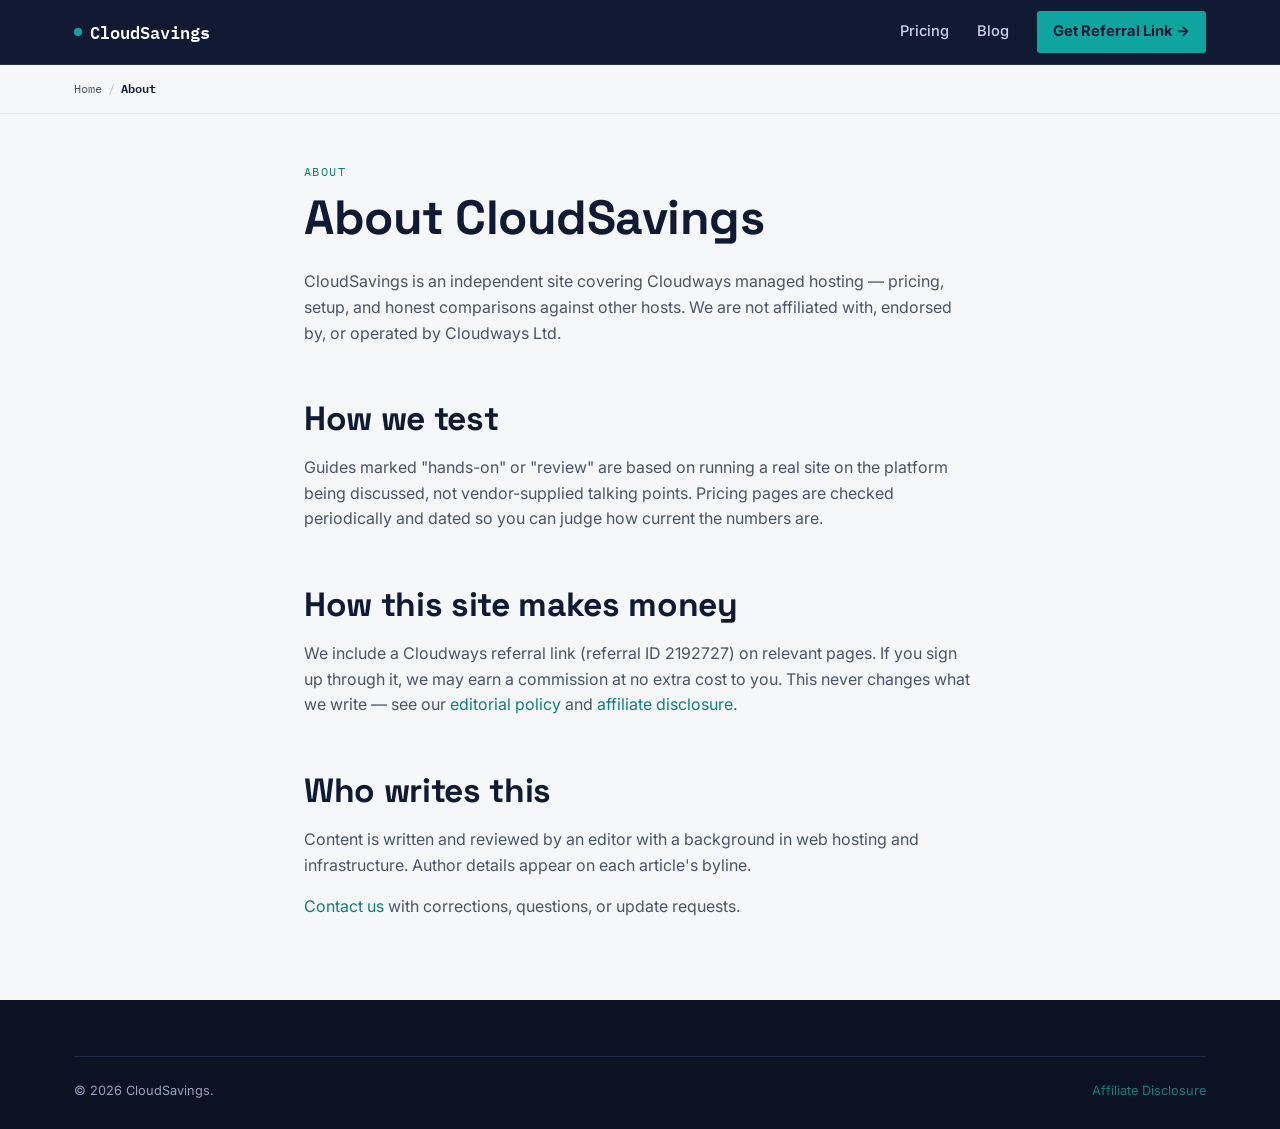
==== about/index.html @ 73b21d07 "go" ====
<!DOCTYPE html>
<html lang="en">
<head>
<meta charset="UTF-8">
<meta name="viewport" content="width=device-width, initial-scale=1.0">
<title>About CloudSavings</title>
<meta name="description" content="Who runs CloudSavings, how we test Cloudways, and how our referral link works.">
<link rel="canonical" href="https://example.com/about/">
<link rel="icon" href="/assets/img/favicon.svg" type="image/svg+xml">
<link rel="stylesheet" href="/assets/css/style.css">
<link href="https://fonts.googleapis.com/css2?family=Space+Grotesk:wght@500;700&family=Inter:wght@400;500;600;700&family=IBM+Plex+Mono:wght@400;600&display=swap" rel="stylesheet">
</head>
<body>
<a class="skip-link" href="#main">Skip to content</a>
<header class="site-header"><div class="container">
  <a class="logo" href="/"><span class="dot"></span>CloudSavings</a>
  <nav class="primary-nav" aria-label="Primary"><a href="/cloudways/pricing/">Pricing</a><a href="/blog/">Blog</a><a class="nav-cta" href="https://www.cloudways.com/en/?id=2192727" rel="sponsored noopener" target="_blank">Get Referral Link →</a></nav>
  <button class="nav-toggle" aria-expanded="false" aria-controls="mobile-menu">Menu</button>
</div><nav class="mobile-nav" id="mobile-menu" aria-label="Mobile"><a href="/blog/">Blog</a></nav></header>
<div class="breadcrumbs"><div class="container"><a href="/">Home</a><span class="sep">/</span><span aria-current="page">About</span></div></div>
<main id="main"><section style="padding-top:48px;"><div class="container article-body">
  <span class="eyebrow">About</span>
  <h1 class="mt-0">About CloudSavings</h1>
  <p>CloudSavings is an independent site covering Cloudways managed hosting — pricing, setup, and honest comparisons against other hosts. We are not affiliated with, endorsed by, or operated by Cloudways Ltd.</p>
  <h2>How we test</h2>
  <p>Guides marked "hands-on" or "review" are based on running a real site on the platform being discussed, not vendor-supplied talking points. Pricing pages are checked periodically and dated so you can judge how current the numbers are.</p>
  <h2>How this site makes money</h2>
  <p>We include a Cloudways referral link (referral ID 2192727) on relevant pages. If you sign up through it, we may earn a commission at no extra cost to you. This never changes what we write — see our <a href="/editorial-policy/">editorial policy</a> and <a href="/affiliate-disclosure/">affiliate disclosure</a>.</p>
  <h2>Who writes this</h2>
  <p>Content is written and reviewed by an editor with a background in web hosting and infrastructure. Author details appear on each article's byline.</p>
  <p><a href="/contact/">Contact us</a> with corrections, questions, or update requests.</p>
</div></section></main>
<footer class="site-footer"><div class="container"><div class="footer-bottom"><span>&copy; 2026 CloudSavings.</span><a href="/affiliate-disclosure/">Affiliate Disclosure</a></div></div></footer>
<script src="/assets/js/main.js"></script>
</body></html>
---- assets/css/style.css ----
/* =========================================================
   DESIGN TOKENS — "Console" system
   Subject: managed cloud hosting. The page borrows the
   vocabulary of a server dashboard — hairline rules, mono
   figures for anything measurable (price, specs, savings),
   a geometric display face for headings, restrained color.
   ========================================================= */
:root {
  /* color */
  --bg: #f6f7f9;
  --surface: #ffffff;
  --ink: #10182b;
  --ink-soft: #4a5468;
  --navy: #101a33;
  --navy-soft: #1c2947;
  --teal: #0ea5a0;
  --teal-dark: #0b7f7b;
  --amber: #f5a524;
  --amber-ink: #6b4400;
  --line: #e3e6ec;
  --line-dark: #2a3554;
  --danger: #d64545;

  /* type */
  --font-display: "Space Grotesk", "Inter", system-ui, sans-serif;
  --font-body: "Inter", system-ui, -apple-system, sans-serif;
  --font-mono: "IBM Plex Mono", "SFMono-Regular", Consolas, monospace;

  /* scale */
  --radius: 3px;
  --max: 1180px;
}

* { box-sizing: border-box; }
html { scroll-behavior: smooth; }
body {
  margin: 0;
  background: var(--bg);
  color: var(--ink);
  font-family: var(--font-body);
  font-size: 16px;
  line-height: 1.6;
  -webkit-font-smoothing: antialiased;
}
img { max-width: 100%; display: block; }
a { color: var(--teal-dark); text-decoration: none; }
a:hover { text-decoration: underline; }
h1, h2, h3, h4 {
  font-family: var(--font-display);
  color: var(--navy);
  line-height: 1.15;
  margin: 0 0 0.5em;
  letter-spacing: -0.01em;
}
h1 { font-size: clamp(2rem, 4vw, 3rem); }
h2 { font-size: clamp(1.5rem, 3vw, 2.1rem); }
h3 { font-size: 1.25rem; }
p { margin: 0 0 1em; color: var(--ink-soft); }
.container { max-width: var(--max); margin: 0 auto; padding: 0 24px; }
.eyebrow {
  font-family: var(--font-mono);
  font-size: 0.75rem;
  text-transform: uppercase;
  letter-spacing: 0.12em;
  color: var(--teal-dark);
  display: block;
  margin-bottom: 0.75em;
}
.mono { font-family: var(--font-mono); }

/* skip link / focus */
.skip-link {
  position: absolute; left: -999px; top: 0;
  background: var(--navy); color: #fff; padding: 10px 16px; z-index: 100;
}
.skip-link:focus { left: 8px; top: 8px; }
a:focus-visible, button:focus-visible, summary:focus-visible {
  outline: 3px solid var(--teal); outline-offset: 2px;
}

/* =========================== HEADER =========================== */
.site-header {
  background: var(--navy);
  border-bottom: 1px solid var(--line-dark);
  position: sticky; top: 0; z-index: 50;
}
.site-header .container {
  display: flex; align-items: center; justify-content: space-between;
  height: 64px;
}
.logo {
  font-family: var(--font-mono);
  color: #fff; font-weight: 600; font-size: 1.05rem;
  display: flex; align-items: center; gap: 8px;
}
.logo .dot { width: 8px; height: 8px; background: var(--teal); border-radius: 50%; display: inline-block; }
.logo:hover { text-decoration: none; }
nav.primary-nav { display: none; gap: 28px; align-items: center; }
nav.primary-nav a {
  color: #cbd3e6; font-size: 0.92rem; font-weight: 500;
}
nav.primary-nav a:hover { color: #fff; text-decoration: none; }
.nav-cta {
  background: var(--teal); color: var(--navy) !important;
  padding: 9px 16px; border-radius: var(--radius); font-weight: 700 !important;
}
.nav-cta:hover { background: #12c4bd; text-decoration: none !important; }
.nav-toggle {
  background: none; border: 1px solid var(--line-dark); color: #fff;
  padding: 8px 12px; border-radius: var(--radius); font-family: var(--font-mono);
}
@media (min-width: 900px) {
  nav.primary-nav { display: flex; }
  .nav-toggle { display: none; }
}
nav.mobile-nav {
  display: none; flex-direction: column; background: var(--navy-soft);
  border-bottom: 1px solid var(--line-dark);
}
nav.mobile-nav.open { display: flex; }
nav.mobile-nav a {
  color: #cbd3e6; padding: 14px 24px; border-top: 1px solid var(--line-dark);
}

/* =========================== BREADCRUMBS =========================== */
.breadcrumbs {
  font-family: var(--font-mono); font-size: 0.78rem; color: var(--ink-soft);
  padding: 14px 0; border-bottom: 1px solid var(--line);
}
.breadcrumbs a { color: var(--ink-soft); }
.breadcrumbs .sep { margin: 0 6px; color: #b7bdca; }
.breadcrumbs [aria-current] { color: var(--navy); font-weight: 600; }

/* =========================== HERO =========================== */
.hero {
  background: var(--navy);
  color: #fff;
  padding: 72px 0 64px;
  position: relative;
  overflow: hidden;
}
.hero::after {
  content: "";
  position: absolute; inset: 0;
  background-image: linear-gradient(var(--line-dark) 1px, transparent 1px),
                     linear-gradient(90deg, var(--line-dark) 1px, transparent 1px);
  background-size: 42px 42px;
  opacity: 0.25;
  pointer-events: none;
}
.hero .container { position: relative; }
.hero h1 { color: #fff; max-width: 20ch; }
.hero .lede { color: #b9c1d9; font-size: 1.15rem; max-width: 56ch; }
.hero-actions { display: flex; gap: 14px; flex-wrap: wrap; margin-top: 28px; }

/* =========================== BUTTONS =========================== */
.btn {
  display: inline-flex; align-items: center; gap: 8px;
  font-weight: 700; font-size: 0.95rem;
  padding: 13px 22px; border-radius: var(--radius);
  border: 1px solid transparent;
}
.btn-primary { background: var(--teal); color: var(--navy); }
.btn-primary:hover { background: #12c4bd; text-decoration: none; }
.btn-ghost { background: transparent; color: #fff; border-color: var(--line-dark); }
.btn-ghost:hover { border-color: #fff; text-decoration: none; }
.btn-amber { background: var(--amber); color: var(--amber-ink); }
.btn-amber:hover { background: #ffb444; text-decoration: none; }

/* =========================== TERMINAL / PROMO CODE BOX =========================== */
/* Signature element: coupon presented as a server console readout,
   not a bubbly "% OFF" sticker — matches the hosting/infra subject. */
.console {
  background: #0b1224;
  border: 1px solid var(--line-dark);
  border-radius: var(--radius);
  font-family: var(--font-mono);
  color: #d7ecff;
  max-width: 460px;
  box-shadow: 0 20px 40px -20px rgba(0,0,0,0.5);
}
.console-bar {
  display: flex; gap: 6px; padding: 10px 14px;
  border-bottom: 1px solid var(--line-dark);
}
.console-bar span { width: 9px; height: 9px; border-radius: 50%; background: #46516f; }
.console-body { padding: 20px; font-size: 0.92rem; }
.console-line { color: #7fe0d6; }
.console-code {
  display: flex; align-items: center; justify-content: space-between;
  background: #101a33; border: 1px dashed var(--teal);
  padding: 12px 14px; margin: 12px 0; border-radius: var(--radius);
}
.console-code strong { color: #fff; font-size: 1.1rem; letter-spacing: 0.05em; }
.copy-btn {
  background: var(--teal); color: var(--navy); border: none;
  padding: 6px 12px; border-radius: var(--radius); font-family: var(--font-mono);
  font-size: 0.78rem; font-weight: 700; cursor: pointer;
}
.copy-btn:hover { background: #12c4bd; }
.console-note { color: #8b96b3; font-size: 0.78rem; margin-top: 10px; }

/* =========================== SECTIONS / GRID =========================== */
section { padding: 64px 0; }
section.alt { background: var(--surface); border-top: 1px solid var(--line); border-bottom: 1px solid var(--line); }
.section-head { max-width: 640px; margin-bottom: 40px; }
.grid { display: grid; gap: 24px; }
.grid-3 { grid-template-columns: repeat(1, 1fr); }
.grid-4 { grid-template-columns: repeat(1, 1fr); }
@media (min-width: 700px) { .grid-3 { grid-template-columns: repeat(3, 1fr); } .grid-4 { grid-template-columns: repeat(2, 1fr); } }
@media (min-width: 1000px) { .grid-4 { grid-template-columns: repeat(4, 1fr); } }

.card {
  background: var(--surface);
  border: 1px solid var(--line);
  border-radius: var(--radius);
  padding: 24px;
}
.card .num {
  font-family: var(--font-mono); color: var(--teal-dark);
  font-size: 0.78rem; letter-spacing: 0.08em; display: block; margin-bottom: 10px;
}

/* =========================== PRICING TABLE =========================== */
.pricing-table { width: 100%; border-collapse: collapse; background: var(--surface); border: 1px solid var(--line); }
.pricing-table th, .pricing-table td { text-align: left; padding: 14px 16px; border-bottom: 1px solid var(--line); font-size: 0.92rem; }
.pricing-table thead th { background: var(--navy); color: #fff; font-family: var(--font-mono); font-weight: 600; font-size: 0.8rem; text-transform: uppercase; letter-spacing: 0.05em; }
.pricing-table td.price, .pricing-table th.price { font-family: var(--font-mono); }
.pricing-table tbody tr:last-child td { border-bottom: none; }
.table-wrap { overflow-x: auto; }

/* =========================== COMPARISON TABLE =========================== */
.vs-table { width: 100%; border-collapse: collapse; background: var(--surface); border: 1px solid var(--line); }
.vs-table th, .vs-table td { padding: 14px 16px; border-bottom: 1px solid var(--line); font-size: 0.92rem; vertical-align: top; }
.vs-table thead th { font-family: var(--font-mono); font-size: 0.85rem; }
.vs-table thead th.brand-a { background: var(--navy); color: #fff; }
.vs-table thead th.brand-b { background: #eef1f6; color: var(--navy); }
.vs-table tbody tr:nth-child(even) td { background: #fafbfc; }
.check { color: var(--teal-dark); font-weight: 700; }
.cross { color: var(--danger); font-weight: 700; }

/* =========================== FAQ =========================== */
.faq-item { border-bottom: 1px solid var(--line); }
.faq-item summary {
  cursor: pointer; padding: 18px 0; font-weight: 700; color: var(--navy);
  display: flex; justify-content: space-between; align-items: center;
  list-style: none;
}
.faq-item summary::-webkit-details-marker { display: none; }
.faq-item summary::after { content: "+"; font-family: var(--font-mono); font-size: 1.3rem; color: var(--teal-dark); }
.faq-item[open] summary::after { content: "\2212"; }
.faq-item p { padding-bottom: 18px; margin: 0; }

/* =========================== TAGS / TRUST =========================== */
.tag {
  display: inline-block; font-family: var(--font-mono); font-size: 0.72rem;
  padding: 3px 9px; border: 1px solid var(--line); border-radius: 999px;
  color: var(--ink-soft); margin: 0 6px 6px 0;
}
.trust-strip { display: flex; flex-wrap: wrap; gap: 28px; align-items: center; padding: 28px 0; border-top: 1px solid var(--line); border-bottom: 1px solid var(--line); }
.trust-strip .item { font-size: 0.85rem; color: var(--ink-soft); display: flex; gap: 8px; align-items: center; }
.disclosure-banner {
  background: #fff7e6; border: 1px solid #f2d9a0; color: #6b4400;
  padding: 12px 16px; font-size: 0.85rem; border-radius: var(--radius); margin-bottom: 28px;
}
.disclosure-banner a { color: #6b4400; text-decoration: underline; }

/* =========================== PROS / CONS =========================== */
.proscons { display: grid; gap: 20px; grid-template-columns: 1fr; }
@media (min-width: 700px) { .proscons { grid-template-columns: 1fr 1fr; } }
.proscons .box { border: 1px solid var(--line); border-radius: var(--radius); padding: 20px; background: var(--surface); }
.proscons .box.pros { border-top: 3px solid var(--teal); }
.proscons .box.cons { border-top: 3px solid var(--danger); }
.proscons ul { margin: 0; padding-left: 1.1em; color: var(--ink-soft); }
.proscons li { margin-bottom: 8px; }

/* =========================== ARTICLE / BLOG =========================== */
.article-meta { font-family: var(--font-mono); font-size: 0.78rem; color: var(--ink-soft); margin-bottom: 10px; }
.article-body { max-width: 72ch; }
.article-body h2 { margin-top: 1.6em; }
.article-body blockquote {
  border-left: 3px solid var(--teal); margin: 1.5em 0; padding: 0.2em 0 0.2em 1.2em; color: var(--ink-soft); font-style: italic;
}
.byline {
  display: flex; gap: 12px; align-items: center; padding: 18px; border: 1px solid var(--line);
  border-radius: var(--radius); background: var(--surface); margin: 32px 0;
}
.byline .avatar { width: 44px; height: 44px; border-radius: 50%; background: var(--navy); color: #fff; display: flex; align-items: center; justify-content: center; font-family: var(--font-mono); font-weight: 700; }

/* =========================== CTA BAND =========================== */
.cta-band { background: var(--navy); color: #fff; padding: 56px 0; text-align: center; }
.cta-band h2 { color: #fff; }
.cta-band p { color: #b9c1d9; }

/* =========================== FOOTER =========================== */
.site-footer { background: #0b1224; color: #97a2c0; padding: 56px 0 28px; }
.footer-grid { display: grid; gap: 32px; grid-template-columns: 1fr; margin-bottom: 40px; }
@media (min-width: 700px) { .footer-grid { grid-template-columns: 2fr 1fr 1fr 1fr; } }
.footer-grid h4 { color: #fff; font-size: 0.85rem; text-transform: uppercase; letter-spacing: 0.08em; font-family: var(--font-mono); }
.footer-grid ul { list-style: none; padding: 0; margin: 0; }
.footer-grid li { margin-bottom: 10px; }
.footer-grid a { color: #97a2c0; font-size: 0.9rem; }
.footer-grid a:hover { color: #fff; }
.footer-bottom { border-top: 1px solid #1c2947; padding-top: 24px; font-size: 0.8rem; display: flex; flex-wrap: wrap; gap: 12px 24px; justify-content: space-between; }

/* utility */
.text-center { text-align: center; }
.mt-0 { margin-top: 0; }
.small { font-size: 0.85rem; }
@media (prefers-reduced-motion: reduce) {
  html { scroll-behavior: auto; }
  * { animation: none !important; transition: none !important; }
}
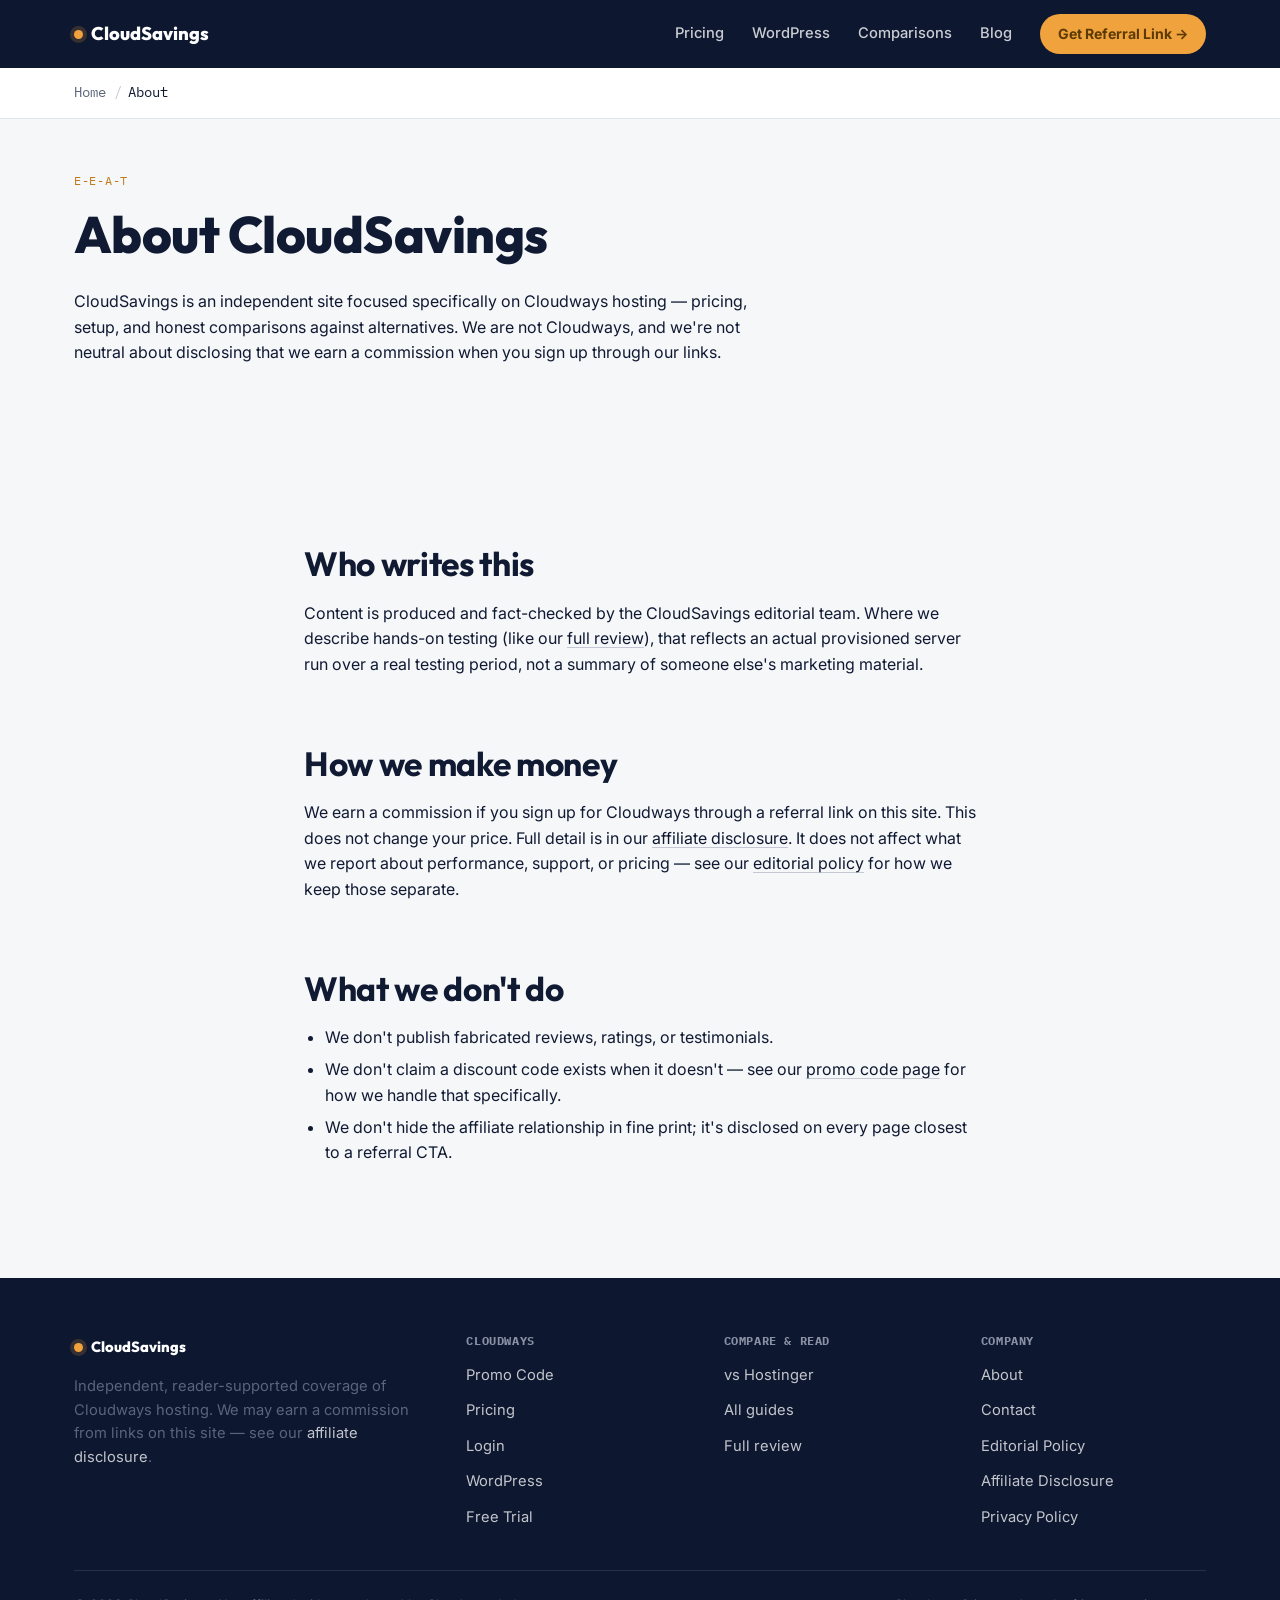
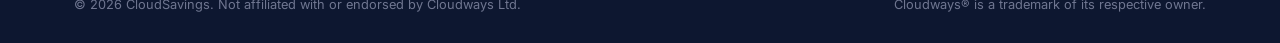
==== commit c35047ca: "rr" ====
--- a/about/index.html
+++ b/about/index.html
@@ -3,33 +3,140 @@
 <head>
 <meta charset="UTF-8">
 <meta name="viewport" content="width=device-width, initial-scale=1.0">
-<title>About CloudSavings</title>
-<meta name="description" content="Who runs CloudSavings, how we test Cloudways, and how our referral link works.">
+<title>About CloudSavings | Who Writes This & Our Methodology</title>
+<meta name="description" content="CloudSavings is an independent, reader-supported site covering Cloudways hosting. Here's who writes it, how we test, and how we handle affiliate relationships.">
 <link rel="canonical" href="https://example.com/about/">
+<meta property="og:type" content="website">
+<meta property="og:title" content="About CloudSavings | Who Writes This & Our Methodology">
+<meta property="og:description" content="CloudSavings is an independent, reader-supported site covering Cloudways hosting. Here's who writes it, how we test, and how we handle affiliate relationships.">
+<meta property="og:url" content="https://example.com/about/">
+<meta name="twitter:card" content="summary_large_image">
 <link rel="icon" href="/assets/img/favicon.svg" type="image/svg+xml">
+<link rel="manifest" href="/manifest.json">
 <link rel="stylesheet" href="/assets/css/style.css">
-<link href="https://fonts.googleapis.com/css2?family=Space+Grotesk:wght@500;700&family=Inter:wght@400;500;600;700&family=IBM+Plex+Mono:wght@400;600&display=swap" rel="stylesheet">
+<link rel="preconnect" href="https://fonts.googleapis.com">
+<link href="https://fonts.googleapis.com/css2?family=Outfit:wght@500;700;800&family=Inter:wght@400;500;600;700&family=IBM+Plex+Mono:wght@400;600&display=swap" rel="stylesheet">
 </head>
 <body>
 <a class="skip-link" href="#main">Skip to content</a>
-<header class="site-header"><div class="container">
-  <a class="logo" href="/"><span class="dot"></span>CloudSavings</a>
-  <nav class="primary-nav" aria-label="Primary"><a href="/cloudways/pricing/">Pricing</a><a href="/blog/">Blog</a><a class="nav-cta" href="https://www.cloudways.com/en/?id=2192727" rel="sponsored noopener" target="_blank">Get Referral Link →</a></nav>
-  <button class="nav-toggle" aria-expanded="false" aria-controls="mobile-menu">Menu</button>
-</div><nav class="mobile-nav" id="mobile-menu" aria-label="Mobile"><a href="/blog/">Blog</a></nav></header>
-<div class="breadcrumbs"><div class="container"><a href="/">Home</a><span class="sep">/</span><span aria-current="page">About</span></div></div>
-<main id="main"><section style="padding-top:48px;"><div class="container article-body">
-  <span class="eyebrow">About</span>
-  <h1 class="mt-0">About CloudSavings</h1>
-  <p>CloudSavings is an independent site covering Cloudways managed hosting — pricing, setup, and honest comparisons against other hosts. We are not affiliated with, endorsed by, or operated by Cloudways Ltd.</p>
-  <h2>How we test</h2>
-  <p>Guides marked "hands-on" or "review" are based on running a real site on the platform being discussed, not vendor-supplied talking points. Pricing pages are checked periodically and dated so you can judge how current the numbers are.</p>
-  <h2>How this site makes money</h2>
-  <p>We include a Cloudways referral link (referral ID 2192727) on relevant pages. If you sign up through it, we may earn a commission at no extra cost to you. This never changes what we write — see our <a href="/editorial-policy/">editorial policy</a> and <a href="/affiliate-disclosure/">affiliate disclosure</a>.</p>
-  <h2>Who writes this</h2>
-  <p>Content is written and reviewed by an editor with a background in web hosting and infrastructure. Author details appear on each article's byline.</p>
-  <p><a href="/contact/">Contact us</a> with corrections, questions, or update requests.</p>
-</div></section></main>
-<footer class="site-footer"><div class="container"><div class="footer-bottom"><span>&copy; 2026 CloudSavings.</span><a href="/affiliate-disclosure/">Affiliate Disclosure</a></div></div></footer>
+
+<header class="site-header">
+  <div class="container">
+    <a class="logo" href="/"><span class="dot"></span>CloudSavings</a>
+    <nav class="primary-nav" aria-label="Primary">
+      <a href="/cloudways/pricing/">Pricing</a>
+      <a href="/cloudways/wordpress/">WordPress</a>
+      <a href="/cloudways/vs-hostinger/">Comparisons</a>
+      <a href="/blog/">Blog</a>
+      <a class="nav-cta" href="https://www.cloudways.com/en/?id=2192727" rel="sponsored noopener" target="_blank">Get Referral Link &rarr;</a>
+    </nav>
+    <button class="nav-toggle" aria-expanded="false" aria-controls="mobile-menu">Menu</button>
+  </div>
+  <nav class="mobile-nav" id="mobile-menu" aria-label="Mobile">
+    <a href="/cloudways/promo-code/">Promo Code</a>
+    <a href="/cloudways/pricing/">Pricing</a>
+    <a href="/cloudways/wordpress/">WordPress</a>
+    <a href="/cloudways/vs-hostinger/">Vs Hostinger</a>
+    <a href="/cloudways/free-trial/">Free Trial</a>
+    <a href="/blog/">Blog</a>
+    <a href="/about/">About</a>
+  </nav>
+</header>
+<nav class="breadcrumbs" aria-label="Breadcrumb">
+  <div class="container">
+    <ol>
+        <li><a href="/">Home</a></li>
+        <li aria-current="page">About</li>
+    </ol>
+  </div>
+</nav>
+<script type="application/ld+json">
+{
+  "@context": "https://schema.org",
+  "@type": "BreadcrumbList",
+  "itemListElement": [
+    {
+      "@type": "ListItem",
+      "position": 1,
+      "name": "Home",
+      "item": "https://example.com/"
+    },
+    {
+      "@type": "ListItem",
+      "position": 2,
+      "name": "About"
+    }
+  ]
+}
+</script>
+
+<main id="main">
+  <section class="page-hero">
+    <div class="container">
+      <span class="eyebrow">E-E-A-T</span>
+      <h1>About CloudSavings</h1>
+      <p class="lede">CloudSavings is an independent site focused specifically on Cloudways hosting &mdash; pricing, setup, and honest comparisons against alternatives. We are not Cloudways, and we're not neutral about disclosing that we earn a commission when you sign up through our links.</p>
+    </div>
+  </section>
+
+  <section>
+    <div class="container prose">
+      <h2>Who writes this</h2>
+      <p>Content is produced and fact-checked by the CloudSavings editorial team. Where we describe hands-on testing (like our <a href="/blog/cloudways-review/">full review</a>), that reflects an actual provisioned server run over a real testing period, not a summary of someone else's marketing material.</p>
+      <h2>How we make money</h2>
+      <p>We earn a commission if you sign up for Cloudways through a referral link on this site. This does not change your price. Full detail is in our <a href="/affiliate-disclosure/">affiliate disclosure</a>. It does not affect what we report about performance, support, or pricing &mdash; see our <a href="/editorial-policy/">editorial policy</a> for how we keep those separate.</p>
+      <h2>What we don't do</h2>
+      <ul>
+        <li>We don't publish fabricated reviews, ratings, or testimonials.</li>
+        <li>We don't claim a discount code exists when it doesn't &mdash; see our <a href="/cloudways/promo-code/">promo code page</a> for how we handle that specifically.</li>
+        <li>We don't hide the affiliate relationship in fine print; it's disclosed on every page closest to a referral CTA.</li>
+      </ul>
+    </div>
+  </section>
+</main>
+<footer class="site-footer">
+  <div class="container">
+    <div class="footer-grid">
+      <div>
+        <a class="logo" href="/"><span class="dot"></span>CloudSavings</a>
+        <p class="small" style="margin-top:12px; max-width:38ch;">Independent, reader-supported coverage of Cloudways hosting. We may earn a commission from links on this site &mdash; see our <a href="/affiliate-disclosure/">affiliate disclosure</a>.</p>
+      </div>
+      <div>
+        <h4>Cloudways</h4>
+        <ul>
+          <li><a href="/cloudways/promo-code/">Promo Code</a></li>
+          <li><a href="/cloudways/pricing/">Pricing</a></li>
+          <li><a href="/cloudways/login/">Login</a></li>
+          <li><a href="/cloudways/wordpress/">WordPress</a></li>
+          <li><a href="/cloudways/free-trial/">Free Trial</a></li>
+        </ul>
+      </div>
+      <div>
+        <h4>Compare &amp; Read</h4>
+        <ul>
+          <li><a href="/cloudways/vs-hostinger/">vs Hostinger</a></li>
+          <li><a href="/blog/">All guides</a></li>
+          <li><a href="/blog/cloudways-review/">Full review</a></li>
+        </ul>
+      </div>
+      <div>
+        <h4>Company</h4>
+        <ul>
+          <li><a href="/about/">About</a></li>
+          <li><a href="/contact/">Contact</a></li>
+          <li><a href="/editorial-policy/">Editorial Policy</a></li>
+          <li><a href="/affiliate-disclosure/">Affiliate Disclosure</a></li>
+          <li><a href="/privacy-policy/">Privacy Policy</a></li>
+        </ul>
+      </div>
+    </div>
+    <div class="footer-bottom">
+      <span>&copy; 2026 CloudSavings. Not affiliated with or endorsed by Cloudways Ltd.</span>
+      <span>Cloudways&reg; is a trademark of its respective owner.</span>
+    </div>
+  </div>
+</footer>
+
 <script src="/assets/js/main.js"></script>
-</body></html>
+</body>
+</html>
--- a/assets/css/style.css
+++ b/assets/css/style.css
@@ -1,137 +1,229 @@
-/* =========================================================
-   DESIGN TOKENS — "Console" system
-   Subject: managed cloud hosting. The page borrows the
-   vocabulary of a server dashboard — hairline rules, mono
-   figures for anything measurable (price, specs, savings),
-   a geometric display face for headings, restrained color.
-   ========================================================= */
+/* ============================================================
+   CloudSavings — Design System
+   Display: Outfit | Body: Inter | Mono: IBM Plex Mono
+   ============================================================ */
+
 :root {
-  /* color */
+  --navy: #0d1730;
+  --navy-2: #16234a;
   --bg: #f6f7f9;
-  --surface: #ffffff;
-  --ink: #10182b;
-  --ink-soft: #4a5468;
-  --navy: #101a33;
-  --navy-soft: #1c2947;
-  --teal: #0ea5a0;
-  --teal-dark: #0b7f7b;
-  --amber: #f5a524;
-  --amber-ink: #6b4400;
-  --line: #e3e6ec;
-  --line-dark: #2a3554;
-  --danger: #d64545;
-
-  /* type */
-  --font-display: "Space Grotesk", "Inter", system-ui, sans-serif;
-  --font-body: "Inter", system-ui, -apple-system, sans-serif;
-  --font-mono: "IBM Plex Mono", "SFMono-Regular", Consolas, monospace;
-
-  /* scale */
-  --radius: 3px;
-  --max: 1180px;
-}
-
-* { box-sizing: border-box; }
+  --paper: #ffffff;
+  --ink: #101a33;
+  --muted: #5b6478;
+  --line: #e2e5ec;
+  --line-dark: #29365c;
+  --amber: #f0a23c;
+  --amber-ink: #5c3a06;
+  --green: #35d19b;
+  --red: #e8604c;
+  --radius: 10px;
+  --radius-lg: 16px;
+  --shadow: 0 1px 2px rgba(16, 26, 51, 0.06), 0 8px 24px -12px rgba(16, 26, 51, 0.12);
+  --container: 1180px;
+  --font-display: 'Outfit', system-ui, -apple-system, sans-serif;
+  --font-body: 'Inter', system-ui, -apple-system, sans-serif;
+  --font-mono: 'IBM Plex Mono', 'SF Mono', Menlo, monospace;
+}
+
+*, *::before, *::after { box-sizing: border-box; }
 html { scroll-behavior: smooth; }
+@media (prefers-reduced-motion: reduce) {
+  html { scroll-behavior: auto; }
+  *, *::before, *::after { animation-duration: 0.01ms !important; animation-iteration-count: 1 !important; transition-duration: 0.01ms !important; }
+}
+
 body {
   margin: 0;
+  font-family: var(--font-body);
   background: var(--bg);
   color: var(--ink);
-  font-family: var(--font-body);
-  font-size: 16px;
   line-height: 1.6;
   -webkit-font-smoothing: antialiased;
 }
+
 img { max-width: 100%; display: block; }
-a { color: var(--teal-dark); text-decoration: none; }
-a:hover { text-decoration: underline; }
+a { color: inherit; }
+
 h1, h2, h3, h4 {
   font-family: var(--font-display);
-  color: var(--navy);
   line-height: 1.15;
   margin: 0 0 0.5em;
   letter-spacing: -0.01em;
 }
-h1 { font-size: clamp(2rem, 4vw, 3rem); }
-h2 { font-size: clamp(1.5rem, 3vw, 2.1rem); }
-h3 { font-size: 1.25rem; }
-p { margin: 0 0 1em; color: var(--ink-soft); }
-.container { max-width: var(--max); margin: 0 auto; padding: 0 24px; }
-.eyebrow {
-  font-family: var(--font-mono);
-  font-size: 0.75rem;
-  text-transform: uppercase;
-  letter-spacing: 0.12em;
-  color: var(--teal-dark);
-  display: block;
-  margin-bottom: 0.75em;
-}
+h1 { font-size: clamp(2.1rem, 4.5vw, 3.2rem); font-weight: 800; }
+h2 { font-size: clamp(1.5rem, 3vw, 2.1rem); font-weight: 700; }
+h3 { font-size: 1.15rem; font-weight: 700; }
+p { margin: 0 0 1em; }
+.small { font-size: 0.92rem; color: var(--muted); }
 .mono { font-family: var(--font-mono); }
 
-/* skip link / focus */
+.container {
+  max-width: var(--container);
+  margin: 0 auto;
+  padding: 0 24px;
+}
+
 .skip-link {
-  position: absolute; left: -999px; top: 0;
-  background: var(--navy); color: #fff; padding: 10px 16px; z-index: 100;
-}
-.skip-link:focus { left: 8px; top: 8px; }
-a:focus-visible, button:focus-visible, summary:focus-visible {
-  outline: 3px solid var(--teal); outline-offset: 2px;
-}
-
-/* =========================== HEADER =========================== */
+  position: absolute;
+  left: -999px;
+  top: 0;
+  background: var(--amber);
+  color: var(--amber-ink);
+  padding: 10px 16px;
+  z-index: 200;
+  font-weight: 600;
+  border-radius: 0 0 8px 0;
+}
+.skip-link:focus {
+  left: 0;
+}
+
+:focus-visible {
+  outline: 3px solid var(--amber);
+  outline-offset: 2px;
+}
+
+/* ---------- Buttons ---------- */
+.btn {
+  display: inline-flex;
+  align-items: center;
+  gap: 8px;
+  font-family: var(--font-body);
+  font-weight: 600;
+  font-size: 0.95rem;
+  padding: 12px 22px;
+  border-radius: 999px;
+  text-decoration: none;
+  border: 1.5px solid transparent;
+  cursor: pointer;
+  transition: transform 0.15s ease, box-shadow 0.15s ease, background 0.15s ease;
+}
+.btn:hover { transform: translateY(-1px); }
+.btn-primary {
+  background: var(--navy);
+  color: #fff;
+}
+.btn-primary:hover { background: var(--navy-2); box-shadow: var(--shadow); }
+.btn-ghost {
+  background: transparent;
+  color: var(--navy);
+  border-color: var(--line-dark);
+}
+.btn-ghost:hover { border-color: var(--navy); }
+.btn-amber {
+  background: var(--amber);
+  color: var(--amber-ink);
+}
+.btn-amber:hover { box-shadow: 0 8px 20px -8px rgba(240, 162, 60, 0.6); }
+.btn-sm { padding: 8px 16px; font-size: 0.85rem; }
+
+/* ---------- Header ---------- */
 .site-header {
   background: var(--navy);
-  border-bottom: 1px solid var(--line-dark);
-  position: sticky; top: 0; z-index: 50;
+  color: #fff;
+  position: sticky;
+  top: 0;
+  z-index: 100;
 }
 .site-header .container {
-  display: flex; align-items: center; justify-content: space-between;
-  height: 64px;
+  display: flex;
+  align-items: center;
+  justify-content: space-between;
+  height: 68px;
 }
 .logo {
-  font-family: var(--font-mono);
-  color: #fff; font-weight: 600; font-size: 1.05rem;
-  display: flex; align-items: center; gap: 8px;
-}
-.logo .dot { width: 8px; height: 8px; background: var(--teal); border-radius: 50%; display: inline-block; }
-.logo:hover { text-decoration: none; }
-nav.primary-nav { display: none; gap: 28px; align-items: center; }
-nav.primary-nav a {
-  color: #cbd3e6; font-size: 0.92rem; font-weight: 500;
-}
-nav.primary-nav a:hover { color: #fff; text-decoration: none; }
+  font-family: var(--font-display);
+  font-weight: 800;
+  font-size: 1.15rem;
+  color: #fff;
+  text-decoration: none;
+  display: inline-flex;
+  align-items: center;
+  gap: 8px;
+}
+.logo .dot {
+  width: 9px;
+  height: 9px;
+  border-radius: 50%;
+  background: var(--amber);
+  display: inline-block;
+  box-shadow: 0 0 0 4px rgba(240, 162, 60, 0.18);
+}
+.primary-nav {
+  display: flex;
+  align-items: center;
+  gap: 28px;
+}
+.primary-nav a:not(.nav-cta) {
+  color: rgba(255,255,255,0.78);
+  text-decoration: none;
+  font-size: 0.92rem;
+  font-weight: 500;
+  transition: color 0.15s ease;
+}
+.primary-nav a:not(.nav-cta):hover { color: #fff; }
 .nav-cta {
-  background: var(--teal); color: var(--navy) !important;
-  padding: 9px 16px; border-radius: var(--radius); font-weight: 700 !important;
-}
-.nav-cta:hover { background: #12c4bd; text-decoration: none !important; }
+  background: var(--amber);
+  color: var(--amber-ink);
+  padding: 9px 18px;
+  border-radius: 999px;
+  text-decoration: none;
+  font-weight: 700;
+  font-size: 0.88rem;
+}
 .nav-toggle {
-  background: none; border: 1px solid var(--line-dark); color: #fff;
-  padding: 8px 12px; border-radius: var(--radius); font-family: var(--font-mono);
-}
-@media (min-width: 900px) {
-  nav.primary-nav { display: flex; }
-  .nav-toggle { display: none; }
-}
-nav.mobile-nav {
-  display: none; flex-direction: column; background: var(--navy-soft);
-  border-bottom: 1px solid var(--line-dark);
-}
-nav.mobile-nav.open { display: flex; }
-nav.mobile-nav a {
-  color: #cbd3e6; padding: 14px 24px; border-top: 1px solid var(--line-dark);
-}
-
-/* =========================== BREADCRUMBS =========================== */
+  display: none;
+  background: transparent;
+  border: 1px solid rgba(255,255,255,0.3);
+  color: #fff;
+  padding: 8px 14px;
+  border-radius: 8px;
+  font-family: var(--font-body);
+  cursor: pointer;
+}
+.mobile-nav {
+  display: none;
+  flex-direction: column;
+  background: var(--navy-2);
+  padding: 8px 24px 20px;
+}
+.mobile-nav a {
+  color: rgba(255,255,255,0.85);
+  text-decoration: none;
+  padding: 12px 0;
+  border-bottom: 1px solid rgba(255,255,255,0.08);
+  font-size: 0.95rem;
+}
+body.nav-open .mobile-nav { display: flex; }
+
+@media (max-width: 860px) {
+  .primary-nav { display: none; }
+  .nav-toggle { display: inline-block; }
+}
+
+/* ---------- Breadcrumbs ---------- */
 .breadcrumbs {
-  font-family: var(--font-mono); font-size: 0.78rem; color: var(--ink-soft);
-  padding: 14px 0; border-bottom: 1px solid var(--line);
-}
-.breadcrumbs a { color: var(--ink-soft); }
-.breadcrumbs .sep { margin: 0 6px; color: #b7bdca; }
-.breadcrumbs [aria-current] { color: var(--navy); font-weight: 600; }
-
-/* =========================== HERO =========================== */
+  background: var(--paper);
+  border-bottom: 1px solid var(--line);
+}
+.breadcrumbs .container { padding-top: 14px; padding-bottom: 14px; }
+.breadcrumbs ol {
+  list-style: none;
+  display: flex;
+  flex-wrap: wrap;
+  gap: 6px;
+  margin: 0;
+  padding: 0;
+  font-size: 0.85rem;
+  color: var(--muted);
+  font-family: var(--font-mono);
+}
+.breadcrumbs a { color: var(--muted); text-decoration: none; }
+.breadcrumbs a:hover { color: var(--navy); text-decoration: underline; }
+.breadcrumbs li:not(:last-child)::after { content: "/"; margin-left: 8px; color: #c3c8d4; }
+.breadcrumbs li[aria-current="page"] { color: var(--ink); }
+
+/* ---------- Hero ---------- */
 .hero {
   background: var(--navy);
   color: #fff;
@@ -141,173 +233,323 @@
 }
 .hero::after {
   content: "";
-  position: absolute; inset: 0;
-  background-image: linear-gradient(var(--line-dark) 1px, transparent 1px),
-                     linear-gradient(90deg, var(--line-dark) 1px, transparent 1px);
-  background-size: 42px 42px;
-  opacity: 0.25;
-  pointer-events: none;
+  position: absolute;
+  right: -120px;
+  top: -120px;
+  width: 380px;
+  height: 380px;
+  border-radius: 50%;
+  background: radial-gradient(circle, rgba(240,162,60,0.16), transparent 70%);
 }
 .hero .container { position: relative; }
-.hero h1 { color: #fff; max-width: 20ch; }
-.hero .lede { color: #b9c1d9; font-size: 1.15rem; max-width: 56ch; }
-.hero-actions { display: flex; gap: 14px; flex-wrap: wrap; margin-top: 28px; }
-
-/* =========================== BUTTONS =========================== */
-.btn {
-  display: inline-flex; align-items: center; gap: 8px;
-  font-weight: 700; font-size: 0.95rem;
-  padding: 13px 22px; border-radius: var(--radius);
-  border: 1px solid transparent;
-}
-.btn-primary { background: var(--teal); color: var(--navy); }
-.btn-primary:hover { background: #12c4bd; text-decoration: none; }
-.btn-ghost { background: transparent; color: #fff; border-color: var(--line-dark); }
-.btn-ghost:hover { border-color: #fff; text-decoration: none; }
-.btn-amber { background: var(--amber); color: var(--amber-ink); }
-.btn-amber:hover { background: #ffb444; text-decoration: none; }
-
-/* =========================== TERMINAL / PROMO CODE BOX =========================== */
-/* Signature element: coupon presented as a server console readout,
-   not a bubbly "% OFF" sticker — matches the hosting/infra subject. */
+.eyebrow {
+  font-family: var(--font-mono);
+  font-size: 0.78rem;
+  letter-spacing: 0.06em;
+  text-transform: uppercase;
+  color: var(--amber);
+  display: inline-block;
+  margin-bottom: 14px;
+}
+.hero h1 { color: #fff; max-width: 18ch; }
+.hero .lede {
+  max-width: 62ch;
+  color: rgba(255,255,255,0.78);
+  font-size: 1.08rem;
+}
+.hero-actions {
+  display: flex;
+  gap: 14px;
+  flex-wrap: wrap;
+  margin-top: 28px;
+}
+.hero .btn-ghost { color: #fff; border-color: rgba(255,255,255,0.3); }
+.hero .btn-ghost:hover { border-color: #fff; }
+.page-hero {
+  padding: 48px 0 40px;
+}
+.page-hero .lede { max-width: 68ch; }
+
+/* ---------- Sections ---------- */
+section { padding: 56px 0; }
+section.alt { background: var(--paper); border-top: 1px solid var(--line); border-bottom: 1px solid var(--line); }
+.section-head { max-width: 62ch; margin-bottom: 32px; }
+.section-head .eyebrow { color: var(--amber); }
+section:not(.hero):not(.alt) .eyebrow { color: #c07a1a; }
+
+/* ---------- Grid / Cards ---------- */
+.grid { display: grid; gap: 20px; }
+.grid-4 { grid-template-columns: repeat(4, 1fr); }
+.grid-3 { grid-template-columns: repeat(3, 1fr); }
+.grid-2 { grid-template-columns: repeat(2, 1fr); }
+@media (max-width: 960px) { .grid-4 { grid-template-columns: repeat(2, 1fr); } .grid-3 { grid-template-columns: repeat(2, 1fr); } }
+@media (max-width: 620px) { .grid-4, .grid-3, .grid-2 { grid-template-columns: 1fr; } }
+
+.card {
+  background: var(--paper);
+  border: 1px solid var(--line);
+  border-radius: var(--radius-lg);
+  padding: 24px;
+  transition: box-shadow 0.15s ease, transform 0.15s ease;
+}
+.card:hover { box-shadow: var(--shadow); transform: translateY(-2px); }
+.card .num {
+  font-family: var(--font-mono);
+  font-size: 0.8rem;
+  color: var(--amber);
+  font-weight: 600;
+  display: inline-block;
+  margin-bottom: 10px;
+}
+.card .num.mono { color: #8a90a3; text-transform: uppercase; letter-spacing: 0.04em; }
+.card h3 { margin-bottom: 8px; }
+.card h3 a { text-decoration: none; color: var(--ink); }
+.card h3 a:hover { color: var(--amber); }
+.card > a:not(.btn) {
+  font-size: 0.88rem;
+  font-weight: 600;
+  color: var(--navy);
+  text-decoration: none;
+  display: inline-block;
+  margin-top: 6px;
+}
+.card > a:not(.btn):hover { text-decoration: underline; }
+
+/* ---------- Console / terminal widget (signature element) ---------- */
 .console {
-  background: #0b1224;
-  border: 1px solid var(--line-dark);
-  border-radius: var(--radius);
-  font-family: var(--font-mono);
-  color: #d7ecff;
-  max-width: 460px;
-  box-shadow: 0 20px 40px -20px rgba(0,0,0,0.5);
+  background: var(--navy);
+  border-radius: var(--radius-lg);
+  overflow: hidden;
+  max-width: 620px;
+  box-shadow: 0 20px 50px -20px rgba(13, 23, 48, 0.5);
 }
 .console-bar {
-  display: flex; gap: 6px; padding: 10px 14px;
-  border-bottom: 1px solid var(--line-dark);
-}
-.console-bar span { width: 9px; height: 9px; border-radius: 50%; background: #46516f; }
-.console-body { padding: 20px; font-size: 0.92rem; }
-.console-line { color: #7fe0d6; }
+  background: var(--navy-2);
+  padding: 12px 16px;
+  display: flex;
+  gap: 7px;
+}
+.console-bar span {
+  width: 11px; height: 11px; border-radius: 50%;
+  background: rgba(255,255,255,0.18);
+}
+.console-bar span:nth-child(1) { background: #e8604c; }
+.console-bar span:nth-child(2) { background: var(--amber); }
+.console-bar span:nth-child(3) { background: var(--green); }
+.console-body { padding: 24px; }
+.console-line {
+  font-family: var(--font-mono);
+  color: #8a90a3;
+  font-size: 0.9rem;
+  display: block;
+  margin-bottom: 14px;
+}
+.console-line::before { content: "› "; color: var(--green); }
 .console-code {
-  display: flex; align-items: center; justify-content: space-between;
-  background: #101a33; border: 1px dashed var(--teal);
-  padding: 12px 14px; margin: 12px 0; border-radius: var(--radius);
-}
-.console-code strong { color: #fff; font-size: 1.1rem; letter-spacing: 0.05em; }
+  display: flex;
+  align-items: center;
+  justify-content: space-between;
+  background: rgba(255,255,255,0.05);
+  border: 1px solid rgba(255,255,255,0.08);
+  border-radius: 8px;
+  padding: 14px 16px;
+  margin-bottom: 14px;
+}
+.console-code strong {
+  font-family: var(--font-mono);
+  color: var(--green);
+  font-size: 0.88rem;
+  font-weight: 500;
+}
 .copy-btn {
-  background: var(--teal); color: var(--navy); border: none;
-  padding: 6px 12px; border-radius: var(--radius); font-family: var(--font-mono);
-  font-size: 0.78rem; font-weight: 700; cursor: pointer;
-}
-.copy-btn:hover { background: #12c4bd; }
-.console-note { color: #8b96b3; font-size: 0.78rem; margin-top: 10px; }
-
-/* =========================== SECTIONS / GRID =========================== */
-section { padding: 64px 0; }
-section.alt { background: var(--surface); border-top: 1px solid var(--line); border-bottom: 1px solid var(--line); }
-.section-head { max-width: 640px; margin-bottom: 40px; }
-.grid { display: grid; gap: 24px; }
-.grid-3 { grid-template-columns: repeat(1, 1fr); }
-.grid-4 { grid-template-columns: repeat(1, 1fr); }
-@media (min-width: 700px) { .grid-3 { grid-template-columns: repeat(3, 1fr); } .grid-4 { grid-template-columns: repeat(2, 1fr); } }
-@media (min-width: 1000px) { .grid-4 { grid-template-columns: repeat(4, 1fr); } }
-
-.card {
-  background: var(--surface);
+  font-family: var(--font-mono);
+  font-size: 0.72rem;
+  letter-spacing: 0.04em;
+  background: rgba(255,255,255,0.08);
+  color: #fff;
+  border: 1px solid rgba(255,255,255,0.15);
+  padding: 6px 12px;
+  border-radius: 6px;
+  cursor: pointer;
+  transition: background 0.15s ease;
+}
+.copy-btn:hover { background: rgba(255,255,255,0.16); }
+.copy-btn.copied { background: var(--green); color: #06301f; border-color: var(--green); }
+.console-note {
+  font-size: 0.85rem;
+  color: #a8adbd;
+  margin-bottom: 18px;
+}
+
+/* ---------- CTA band ---------- */
+.cta-band {
+  background: linear-gradient(135deg, var(--navy), var(--navy-2));
+  color: #fff;
+  text-align: center;
+  padding: 64px 0;
+}
+.cta-band h2 { color: #fff; }
+.cta-band p { color: rgba(255,255,255,0.75); max-width: 50ch; margin-left: auto; margin-right: auto; }
+
+/* ---------- Tables ---------- */
+.table-wrap { overflow-x: auto; margin: 24px 0; border-radius: var(--radius-lg); border: 1px solid var(--line); }
+table {
+  width: 100%;
+  border-collapse: collapse;
+  background: var(--paper);
+  font-size: 0.92rem;
+}
+th, td {
+  padding: 14px 16px;
+  text-align: left;
+  border-bottom: 1px solid var(--line);
+}
+thead th {
+  background: var(--navy);
+  color: #fff;
+  font-family: var(--font-display);
+  font-weight: 600;
+  font-size: 0.86rem;
+}
+tbody tr:last-child td { border-bottom: none; }
+tbody tr:hover { background: #fafbfc; }
+td.mono, th.mono { font-family: var(--font-mono); }
+.tag {
+  display: inline-block;
+  font-family: var(--font-mono);
+  font-size: 0.72rem;
+  padding: 3px 9px;
+  border-radius: 999px;
+  background: rgba(240,162,60,0.15);
+  color: #a3630f;
+  font-weight: 600;
+}
+.tag.green { background: rgba(53,209,155,0.15); color: #0d7a58; }
+
+/* ---------- FAQ / details ---------- */
+.faq { max-width: 74ch; }
+.faq details {
+  border-bottom: 1px solid var(--line);
+  padding: 18px 0;
+}
+.faq summary {
+  font-family: var(--font-display);
+  font-weight: 600;
+  font-size: 1.02rem;
+  cursor: pointer;
+  list-style: none;
+  display: flex;
+  justify-content: space-between;
+  align-items: center;
+  gap: 16px;
+}
+.faq summary::-webkit-details-marker { display: none; }
+.faq summary::after {
+  content: "+";
+  font-family: var(--font-mono);
+  font-size: 1.3rem;
+  color: var(--amber);
+  flex-shrink: 0;
+  transition: transform 0.15s ease;
+}
+.faq details[open] summary::after { transform: rotate(45deg); }
+.faq .faq-a { margin-top: 12px; color: var(--muted); }
+
+/* ---------- Callouts ---------- */
+.callout {
+  border-left: 3px solid var(--amber);
+  background: #fff8ec;
+  padding: 18px 20px;
+  border-radius: 0 var(--radius) var(--radius) 0;
+  margin: 24px 0;
+}
+.callout p:last-child { margin-bottom: 0; }
+.callout.muted { border-left-color: var(--line-dark); background: var(--paper); border: 1px solid var(--line); border-left: 3px solid var(--line-dark); }
+
+/* ---------- Prose (article/page bodies) ---------- */
+.prose { max-width: 72ch; }
+.prose h2 { margin-top: 2em; }
+.prose h3 { margin-top: 1.6em; }
+.prose ul, .prose ol { padding-left: 1.3em; }
+.prose li { margin-bottom: 0.4em; }
+.prose a { color: var(--navy); text-decoration-color: #c3c8d4; text-underline-offset: 3px; }
+.prose a:hover { text-decoration-color: var(--navy); }
+
+/* ---------- Related links ---------- */
+.related {
+  border-top: 1px solid var(--line);
+  padding-top: 28px;
+  margin-top: 40px;
+}
+.related ul { list-style: none; padding: 0; margin: 0; display: grid; gap: 10px; }
+.related a {
+  text-decoration: none;
+  font-weight: 600;
+  color: var(--navy);
+  display: inline-flex;
+  align-items: center;
+  gap: 6px;
+}
+.related a:hover { color: var(--amber); }
+
+/* ---------- Footer ---------- */
+.site-footer {
+  background: var(--navy);
+  color: rgba(255,255,255,0.7);
+  padding: 56px 0 28px;
+  margin-top: 40px;
+}
+.site-footer .logo { color: #fff; margin-bottom: 4px; }
+.footer-grid {
+  display: grid;
+  grid-template-columns: 1.6fr 1fr 1fr 1fr;
+  gap: 32px;
+  padding-bottom: 40px;
+  border-bottom: 1px solid rgba(255,255,255,0.1);
+}
+@media (max-width: 760px) { .footer-grid { grid-template-columns: 1fr 1fr; } }
+.footer-grid h4 {
+  font-family: var(--font-mono);
+  text-transform: uppercase;
+  letter-spacing: 0.05em;
+  font-size: 0.76rem;
+  color: #8a90a3;
+  margin-bottom: 14px;
+}
+.footer-grid ul { list-style: none; padding: 0; margin: 0; display: grid; gap: 10px; }
+.footer-grid a { color: rgba(255,255,255,0.75); text-decoration: none; font-size: 0.92rem; }
+.footer-grid a:hover { color: #fff; }
+.footer-bottom {
+  display: flex;
+  justify-content: space-between;
+  flex-wrap: wrap;
+  gap: 8px;
+  padding-top: 24px;
+  font-size: 0.8rem;
+  color: #6f7690;
+}
+
+/* ---------- Author / E-E-A-T box ---------- */
+.author-box {
+  display: flex;
+  gap: 16px;
+  align-items: flex-start;
+  background: var(--paper);
   border: 1px solid var(--line);
-  border-radius: var(--radius);
-  padding: 24px;
-}
-.card .num {
-  font-family: var(--font-mono); color: var(--teal-dark);
-  font-size: 0.78rem; letter-spacing: 0.08em; display: block; margin-bottom: 10px;
-}
-
-/* =========================== PRICING TABLE =========================== */
-.pricing-table { width: 100%; border-collapse: collapse; background: var(--surface); border: 1px solid var(--line); }
-.pricing-table th, .pricing-table td { text-align: left; padding: 14px 16px; border-bottom: 1px solid var(--line); font-size: 0.92rem; }
-.pricing-table thead th { background: var(--navy); color: #fff; font-family: var(--font-mono); font-weight: 600; font-size: 0.8rem; text-transform: uppercase; letter-spacing: 0.05em; }
-.pricing-table td.price, .pricing-table th.price { font-family: var(--font-mono); }
-.pricing-table tbody tr:last-child td { border-bottom: none; }
-.table-wrap { overflow-x: auto; }
-
-/* =========================== COMPARISON TABLE =========================== */
-.vs-table { width: 100%; border-collapse: collapse; background: var(--surface); border: 1px solid var(--line); }
-.vs-table th, .vs-table td { padding: 14px 16px; border-bottom: 1px solid var(--line); font-size: 0.92rem; vertical-align: top; }
-.vs-table thead th { font-family: var(--font-mono); font-size: 0.85rem; }
-.vs-table thead th.brand-a { background: var(--navy); color: #fff; }
-.vs-table thead th.brand-b { background: #eef1f6; color: var(--navy); }
-.vs-table tbody tr:nth-child(even) td { background: #fafbfc; }
-.check { color: var(--teal-dark); font-weight: 700; }
-.cross { color: var(--danger); font-weight: 700; }
-
-/* =========================== FAQ =========================== */
-.faq-item { border-bottom: 1px solid var(--line); }
-.faq-item summary {
-  cursor: pointer; padding: 18px 0; font-weight: 700; color: var(--navy);
-  display: flex; justify-content: space-between; align-items: center;
-  list-style: none;
-}
-.faq-item summary::-webkit-details-marker { display: none; }
-.faq-item summary::after { content: "+"; font-family: var(--font-mono); font-size: 1.3rem; color: var(--teal-dark); }
-.faq-item[open] summary::after { content: "\2212"; }
-.faq-item p { padding-bottom: 18px; margin: 0; }
-
-/* =========================== TAGS / TRUST =========================== */
-.tag {
-  display: inline-block; font-family: var(--font-mono); font-size: 0.72rem;
-  padding: 3px 9px; border: 1px solid var(--line); border-radius: 999px;
-  color: var(--ink-soft); margin: 0 6px 6px 0;
-}
-.trust-strip { display: flex; flex-wrap: wrap; gap: 28px; align-items: center; padding: 28px 0; border-top: 1px solid var(--line); border-bottom: 1px solid var(--line); }
-.trust-strip .item { font-size: 0.85rem; color: var(--ink-soft); display: flex; gap: 8px; align-items: center; }
-.disclosure-banner {
-  background: #fff7e6; border: 1px solid #f2d9a0; color: #6b4400;
-  padding: 12px 16px; font-size: 0.85rem; border-radius: var(--radius); margin-bottom: 28px;
-}
-.disclosure-banner a { color: #6b4400; text-decoration: underline; }
-
-/* =========================== PROS / CONS =========================== */
-.proscons { display: grid; gap: 20px; grid-template-columns: 1fr; }
-@media (min-width: 700px) { .proscons { grid-template-columns: 1fr 1fr; } }
-.proscons .box { border: 1px solid var(--line); border-radius: var(--radius); padding: 20px; background: var(--surface); }
-.proscons .box.pros { border-top: 3px solid var(--teal); }
-.proscons .box.cons { border-top: 3px solid var(--danger); }
-.proscons ul { margin: 0; padding-left: 1.1em; color: var(--ink-soft); }
-.proscons li { margin-bottom: 8px; }
-
-/* =========================== ARTICLE / BLOG =========================== */
-.article-meta { font-family: var(--font-mono); font-size: 0.78rem; color: var(--ink-soft); margin-bottom: 10px; }
-.article-body { max-width: 72ch; }
-.article-body h2 { margin-top: 1.6em; }
-.article-body blockquote {
-  border-left: 3px solid var(--teal); margin: 1.5em 0; padding: 0.2em 0 0.2em 1.2em; color: var(--ink-soft); font-style: italic;
-}
-.byline {
-  display: flex; gap: 12px; align-items: center; padding: 18px; border: 1px solid var(--line);
-  border-radius: var(--radius); background: var(--surface); margin: 32px 0;
-}
-.byline .avatar { width: 44px; height: 44px; border-radius: 50%; background: var(--navy); color: #fff; display: flex; align-items: center; justify-content: center; font-family: var(--font-mono); font-weight: 700; }
-
-/* =========================== CTA BAND =========================== */
-.cta-band { background: var(--navy); color: #fff; padding: 56px 0; text-align: center; }
-.cta-band h2 { color: #fff; }
-.cta-band p { color: #b9c1d9; }
-
-/* =========================== FOOTER =========================== */
-.site-footer { background: #0b1224; color: #97a2c0; padding: 56px 0 28px; }
-.footer-grid { display: grid; gap: 32px; grid-template-columns: 1fr; margin-bottom: 40px; }
-@media (min-width: 700px) { .footer-grid { grid-template-columns: 2fr 1fr 1fr 1fr; } }
-.footer-grid h4 { color: #fff; font-size: 0.85rem; text-transform: uppercase; letter-spacing: 0.08em; font-family: var(--font-mono); }
-.footer-grid ul { list-style: none; padding: 0; margin: 0; }
-.footer-grid li { margin-bottom: 10px; }
-.footer-grid a { color: #97a2c0; font-size: 0.9rem; }
-.footer-grid a:hover { color: #fff; }
-.footer-bottom { border-top: 1px solid #1c2947; padding-top: 24px; font-size: 0.8rem; display: flex; flex-wrap: wrap; gap: 12px 24px; justify-content: space-between; }
-
-/* utility */
-.text-center { text-align: center; }
-.mt-0 { margin-top: 0; }
-.small { font-size: 0.85rem; }
-@media (prefers-reduced-motion: reduce) {
-  html { scroll-behavior: auto; }
-  * { animation: none !important; transition: none !important; }
-}
+  border-radius: var(--radius-lg);
+  padding: 20px;
+  margin: 24px 0;
+}
+.author-avatar {
+  width: 48px; height: 48px; border-radius: 50%;
+  background: var(--navy);
+  color: var(--amber);
+  display: flex; align-items: center; justify-content: center;
+  font-family: var(--font-mono); font-weight: 700; flex-shrink: 0;
+}
+.author-box .name { font-weight: 700; margin-bottom: 2px; }
+.author-box .role { font-size: 0.85rem; color: var(--muted); margin-bottom: 6px; }
+
+/* ---------- Utility ---------- */
+.stack { display: grid; gap: 16px; }
+.center { text-align: center; }
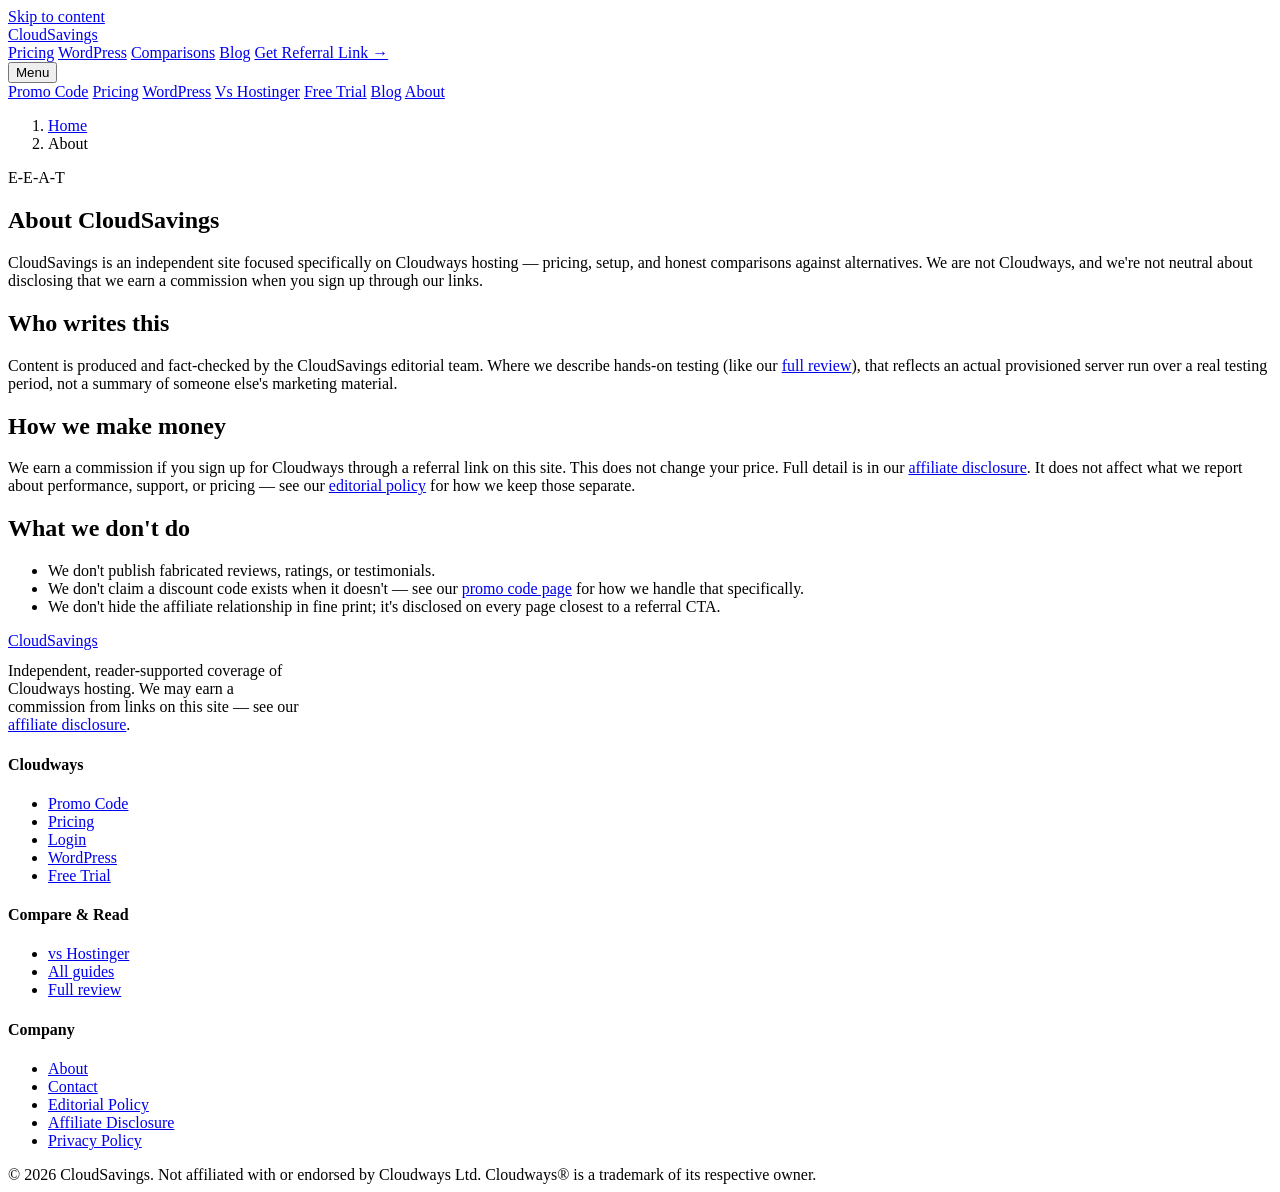
==== commit ebcc0425: "لخ" ====
--- a/about/index.html
+++ b/about/index.html
@@ -5,15 +5,15 @@
 <meta name="viewport" content="width=device-width, initial-scale=1.0">
 <title>About CloudSavings | Who Writes This & Our Methodology</title>
 <meta name="description" content="CloudSavings is an independent, reader-supported site covering Cloudways hosting. Here's who writes it, how we test, and how we handle affiliate relationships.">
-<link rel="canonical" href="https://example.com/about/">
+<link rel="canonical" href="https://rafi10merch-alt.github.io/cloudways-promo-code/about/">
 <meta property="og:type" content="website">
 <meta property="og:title" content="About CloudSavings | Who Writes This & Our Methodology">
 <meta property="og:description" content="CloudSavings is an independent, reader-supported site covering Cloudways hosting. Here's who writes it, how we test, and how we handle affiliate relationships.">
-<meta property="og:url" content="https://example.com/about/">
+<meta property="og:url" content="https://rafi10merch-alt.github.io/cloudways-promo-code/about/">
 <meta name="twitter:card" content="summary_large_image">
-<link rel="icon" href="/assets/img/favicon.svg" type="image/svg+xml">
-<link rel="manifest" href="/manifest.json">
-<link rel="stylesheet" href="/assets/css/style.css">
+<link rel="icon" href="/cloudways-promo-code/assets/img/favicon.svg" type="image/svg+xml">
+<link rel="manifest" href="/cloudways-promo-code/manifest.json">
+<link rel="stylesheet" href="/cloudways-promo-code/assets/css/style.css">
 <link rel="preconnect" href="https://fonts.googleapis.com">
 <link href="https://fonts.googleapis.com/css2?family=Outfit:wght@500;700;800&family=Inter:wght@400;500;600;700&family=IBM+Plex+Mono:wght@400;600&display=swap" rel="stylesheet">
 </head>
@@ -22,30 +22,30 @@
 
 <header class="site-header">
   <div class="container">
-    <a class="logo" href="/"><span class="dot"></span>CloudSavings</a>
+    <a class="logo" href="/cloudways-promo-code/"><span class="dot"></span>CloudSavings</a>
     <nav class="primary-nav" aria-label="Primary">
-      <a href="/cloudways/pricing/">Pricing</a>
-      <a href="/cloudways/wordpress/">WordPress</a>
-      <a href="/cloudways/vs-hostinger/">Comparisons</a>
-      <a href="/blog/">Blog</a>
+      <a href="/cloudways-promo-code/cloudways/pricing/">Pricing</a>
+      <a href="/cloudways-promo-code/cloudways/wordpress/">WordPress</a>
+      <a href="/cloudways-promo-code/cloudways/vs-hostinger/">Comparisons</a>
+      <a href="/cloudways-promo-code/blog/">Blog</a>
       <a class="nav-cta" href="https://www.cloudways.com/en/?id=2192727" rel="sponsored noopener" target="_blank">Get Referral Link &rarr;</a>
     </nav>
     <button class="nav-toggle" aria-expanded="false" aria-controls="mobile-menu">Menu</button>
   </div>
   <nav class="mobile-nav" id="mobile-menu" aria-label="Mobile">
-    <a href="/cloudways/promo-code/">Promo Code</a>
-    <a href="/cloudways/pricing/">Pricing</a>
-    <a href="/cloudways/wordpress/">WordPress</a>
-    <a href="/cloudways/vs-hostinger/">Vs Hostinger</a>
-    <a href="/cloudways/free-trial/">Free Trial</a>
-    <a href="/blog/">Blog</a>
-    <a href="/about/">About</a>
+    <a href="/cloudways-promo-code/cloudways/promo-code/">Promo Code</a>
+    <a href="/cloudways-promo-code/cloudways/pricing/">Pricing</a>
+    <a href="/cloudways-promo-code/cloudways/wordpress/">WordPress</a>
+    <a href="/cloudways-promo-code/cloudways/vs-hostinger/">Vs Hostinger</a>
+    <a href="/cloudways-promo-code/cloudways/free-trial/">Free Trial</a>
+    <a href="/cloudways-promo-code/blog/">Blog</a>
+    <a href="/cloudways-promo-code/about/">About</a>
   </nav>
 </header>
 <nav class="breadcrumbs" aria-label="Breadcrumb">
   <div class="container">
     <ol>
-        <li><a href="/">Home</a></li>
+        <li><a href="/cloudways-promo-code/">Home</a></li>
         <li aria-current="page">About</li>
     </ol>
   </div>
@@ -59,7 +59,7 @@
       "@type": "ListItem",
       "position": 1,
       "name": "Home",
-      "item": "https://example.com/"
+      "item": "https://rafi10merch-alt.github.io/cloudways-promo-code/"
     },
     {
       "@type": "ListItem",
@@ -82,13 +82,13 @@
   <section>
     <div class="container prose">
       <h2>Who writes this</h2>
-      <p>Content is produced and fact-checked by the CloudSavings editorial team. Where we describe hands-on testing (like our <a href="/blog/cloudways-review/">full review</a>), that reflects an actual provisioned server run over a real testing period, not a summary of someone else's marketing material.</p>
+      <p>Content is produced and fact-checked by the CloudSavings editorial team. Where we describe hands-on testing (like our <a href="/cloudways-promo-code/blog/cloudways-review/">full review</a>), that reflects an actual provisioned server run over a real testing period, not a summary of someone else's marketing material.</p>
       <h2>How we make money</h2>
-      <p>We earn a commission if you sign up for Cloudways through a referral link on this site. This does not change your price. Full detail is in our <a href="/affiliate-disclosure/">affiliate disclosure</a>. It does not affect what we report about performance, support, or pricing &mdash; see our <a href="/editorial-policy/">editorial policy</a> for how we keep those separate.</p>
+      <p>We earn a commission if you sign up for Cloudways through a referral link on this site. This does not change your price. Full detail is in our <a href="/cloudways-promo-code/affiliate-disclosure/">affiliate disclosure</a>. It does not affect what we report about performance, support, or pricing &mdash; see our <a href="/cloudways-promo-code/editorial-policy/">editorial policy</a> for how we keep those separate.</p>
       <h2>What we don't do</h2>
       <ul>
         <li>We don't publish fabricated reviews, ratings, or testimonials.</li>
-        <li>We don't claim a discount code exists when it doesn't &mdash; see our <a href="/cloudways/promo-code/">promo code page</a> for how we handle that specifically.</li>
+        <li>We don't claim a discount code exists when it doesn't &mdash; see our <a href="/cloudways-promo-code/cloudways/promo-code/">promo code page</a> for how we handle that specifically.</li>
         <li>We don't hide the affiliate relationship in fine print; it's disclosed on every page closest to a referral CTA.</li>
       </ul>
     </div>
@@ -98,35 +98,35 @@
   <div class="container">
     <div class="footer-grid">
       <div>
-        <a class="logo" href="/"><span class="dot"></span>CloudSavings</a>
-        <p class="small" style="margin-top:12px; max-width:38ch;">Independent, reader-supported coverage of Cloudways hosting. We may earn a commission from links on this site &mdash; see our <a href="/affiliate-disclosure/">affiliate disclosure</a>.</p>
+        <a class="logo" href="/cloudways-promo-code/"><span class="dot"></span>CloudSavings</a>
+        <p class="small" style="margin-top:12px; max-width:38ch;">Independent, reader-supported coverage of Cloudways hosting. We may earn a commission from links on this site &mdash; see our <a href="/cloudways-promo-code/affiliate-disclosure/">affiliate disclosure</a>.</p>
       </div>
       <div>
         <h4>Cloudways</h4>
         <ul>
-          <li><a href="/cloudways/promo-code/">Promo Code</a></li>
-          <li><a href="/cloudways/pricing/">Pricing</a></li>
-          <li><a href="/cloudways/login/">Login</a></li>
-          <li><a href="/cloudways/wordpress/">WordPress</a></li>
-          <li><a href="/cloudways/free-trial/">Free Trial</a></li>
+          <li><a href="/cloudways-promo-code/cloudways/promo-code/">Promo Code</a></li>
+          <li><a href="/cloudways-promo-code/cloudways/pricing/">Pricing</a></li>
+          <li><a href="/cloudways-promo-code/cloudways/login/">Login</a></li>
+          <li><a href="/cloudways-promo-code/cloudways/wordpress/">WordPress</a></li>
+          <li><a href="/cloudways-promo-code/cloudways/free-trial/">Free Trial</a></li>
         </ul>
       </div>
       <div>
         <h4>Compare &amp; Read</h4>
         <ul>
-          <li><a href="/cloudways/vs-hostinger/">vs Hostinger</a></li>
-          <li><a href="/blog/">All guides</a></li>
-          <li><a href="/blog/cloudways-review/">Full review</a></li>
+          <li><a href="/cloudways-promo-code/cloudways/vs-hostinger/">vs Hostinger</a></li>
+          <li><a href="/cloudways-promo-code/blog/">All guides</a></li>
+          <li><a href="/cloudways-promo-code/blog/cloudways-review/">Full review</a></li>
         </ul>
       </div>
       <div>
         <h4>Company</h4>
         <ul>
-          <li><a href="/about/">About</a></li>
-          <li><a href="/contact/">Contact</a></li>
-          <li><a href="/editorial-policy/">Editorial Policy</a></li>
-          <li><a href="/affiliate-disclosure/">Affiliate Disclosure</a></li>
-          <li><a href="/privacy-policy/">Privacy Policy</a></li>
+          <li><a href="/cloudways-promo-code/about/">About</a></li>
+          <li><a href="/cloudways-promo-code/contact/">Contact</a></li>
+          <li><a href="/cloudways-promo-code/editorial-policy/">Editorial Policy</a></li>
+          <li><a href="/cloudways-promo-code/affiliate-disclosure/">Affiliate Disclosure</a></li>
+          <li><a href="/cloudways-promo-code/privacy-policy/">Privacy Policy</a></li>
         </ul>
       </div>
     </div>
@@ -137,6 +137,6 @@
   </div>
 </footer>
 
-<script src="/assets/js/main.js"></script>
+<script src="/cloudways-promo-code/assets/js/main.js"></script>
 </body>
 </html>
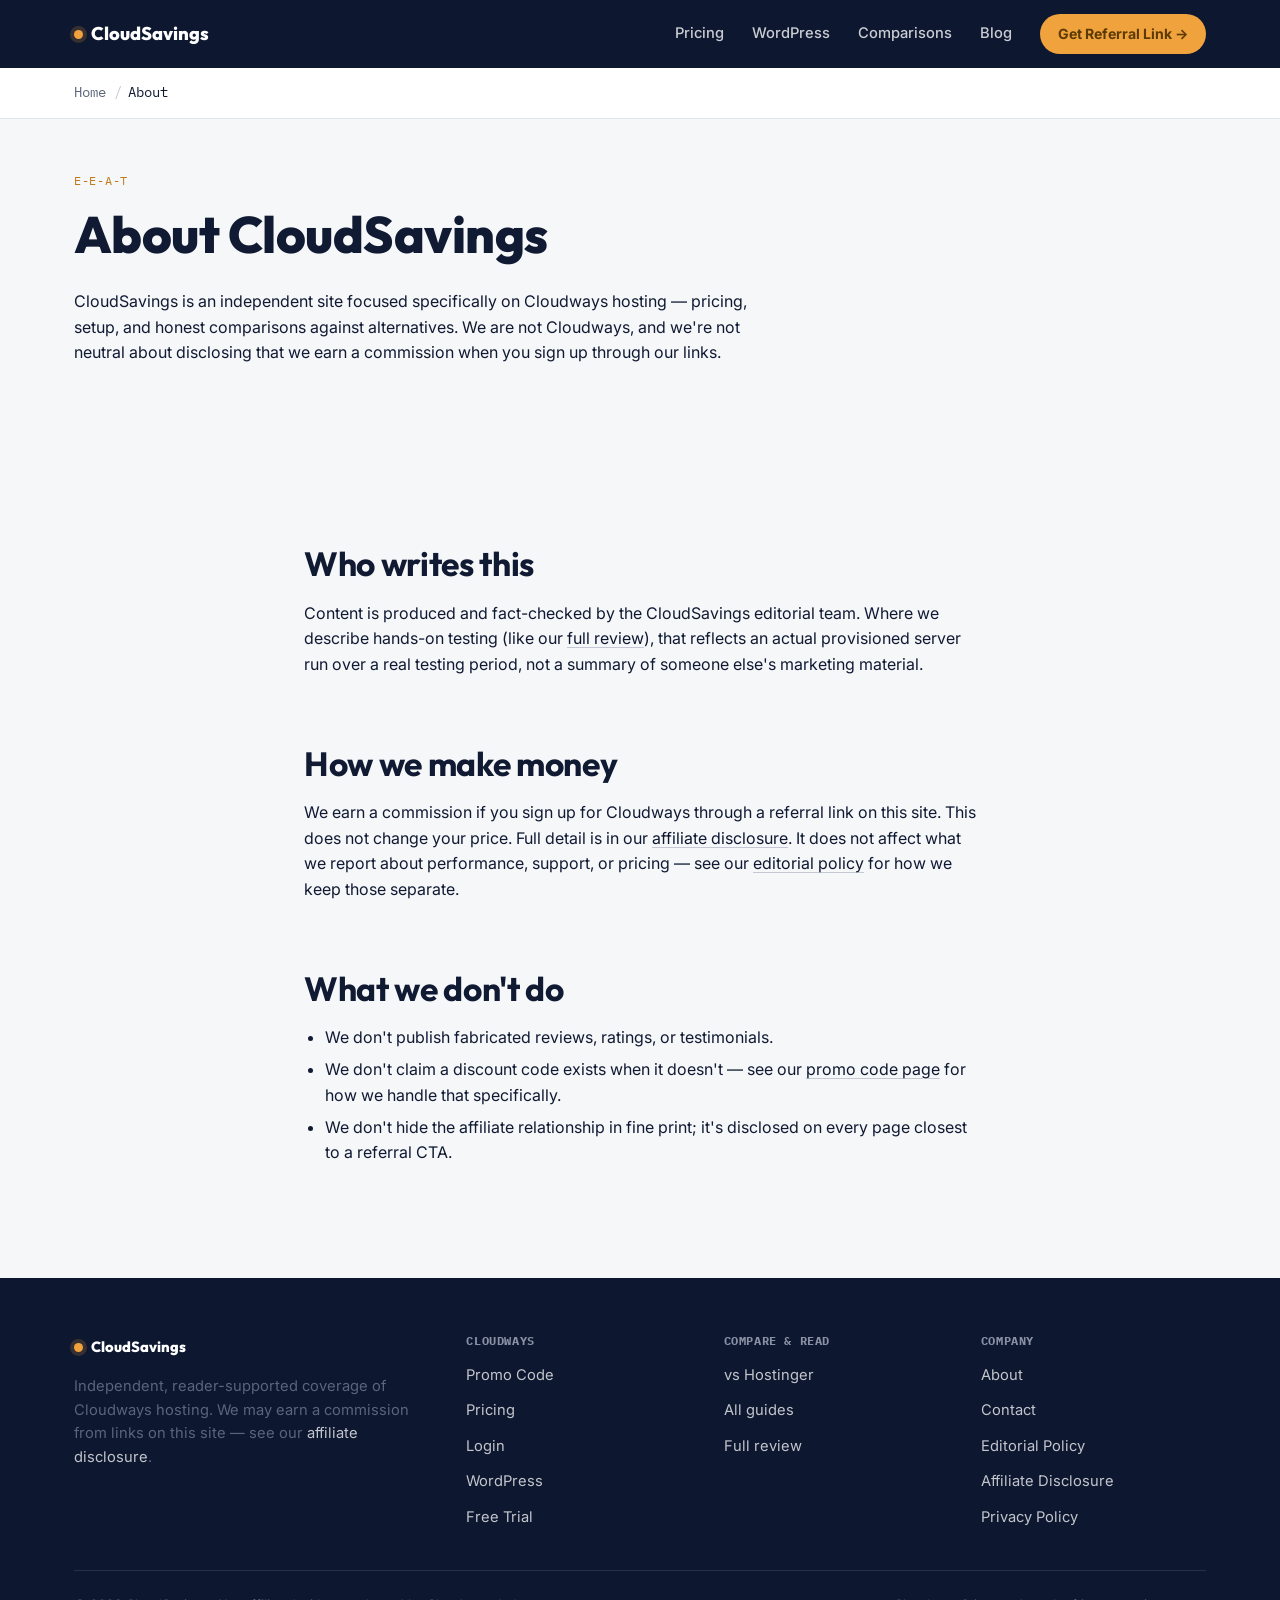
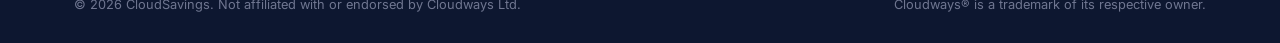
==== commit 414d2a21: "fix: update all paths and URLs for custom domain www.cloudwys.musetrend.com - Remove /cloudways-prom" ====
--- a/about/index.html
+++ b/about/index.html
@@ -3,49 +3,59 @@
 <head>
 <meta charset="UTF-8">
 <meta name="viewport" content="width=device-width, initial-scale=1.0">
+<meta name="google-site-verification" content="FEpn2wCnyc4aukhPVUzbwgWCq9rhpfEIRD--1cXSdJs" />
 <title>About CloudSavings | Who Writes This & Our Methodology</title>
 <meta name="description" content="CloudSavings is an independent, reader-supported site covering Cloudways hosting. Here's who writes it, how we test, and how we handle affiliate relationships.">
-<link rel="canonical" href="https://rafi10merch-alt.github.io/cloudways-promo-code/about/">
+<link rel="canonical" href="https://www.cloudwys.musetrend.com/about/">
+<link rel="alternate" hreflang="en-us" href="https://www.cloudwys.musetrend.com/about/">
+<link rel="alternate" hreflang="en-gb" href="https://www.cloudwys.musetrend.com/about/">
+<link rel="alternate" hreflang="en-ca" href="https://www.cloudwys.musetrend.com/about/">
+<link rel="alternate" hreflang="en-au" href="https://www.cloudwys.musetrend.com/about/">
+<link rel="alternate" hreflang="en-ie" href="https://www.cloudwys.musetrend.com/about/">
+<link rel="alternate" hreflang="en-za" href="https://www.cloudwys.musetrend.com/about/">
+<link rel="alternate" hreflang="x-default" href="https://www.cloudwys.musetrend.com/about/">
 <meta property="og:type" content="website">
 <meta property="og:title" content="About CloudSavings | Who Writes This & Our Methodology">
 <meta property="og:description" content="CloudSavings is an independent, reader-supported site covering Cloudways hosting. Here's who writes it, how we test, and how we handle affiliate relationships.">
-<meta property="og:url" content="https://rafi10merch-alt.github.io/cloudways-promo-code/about/">
+<meta property="og:url" content="https://www.cloudwys.musetrend.com/about/">
 <meta name="twitter:card" content="summary_large_image">
-<link rel="icon" href="/cloudways-promo-code/assets/img/favicon.svg" type="image/svg+xml">
-<link rel="manifest" href="/cloudways-promo-code/manifest.json">
-<link rel="stylesheet" href="/cloudways-promo-code/assets/css/style.css">
+<link rel="icon" href="/assets/img/favicon.svg" type="image/svg+xml">
+<link rel="manifest" href="/manifest.json">
+<link rel="stylesheet" href="/assets/css/style.css">
 <link rel="preconnect" href="https://fonts.googleapis.com">
-<link href="https://fonts.googleapis.com/css2?family=Outfit:wght@500;700;800&family=Inter:wght@400;500;600;700&family=IBM+Plex+Mono:wght@400;600&display=swap" rel="stylesheet">
+<link rel="preconnect" href="https://fonts.gstatic.com" crossorigin>
+<link rel="preload" as="style" href="https://fonts.googleapis.com/css2?family=Outfit:wght@600;700;800&family=Inter:wght@400;500;600;700&family=IBM+Plex+Mono:wght@400;600&display=swap" onload="this.onload=null;this.rel='stylesheet'">
+<noscript><link rel="stylesheet" href="https://fonts.googleapis.com/css2?family=Outfit:wght@600;700;800&family=Inter:wght@400;500;600;700&family=IBM+Plex+Mono:wght@400;600&display=swap"></noscript>
 </head>
 <body>
 <a class="skip-link" href="#main">Skip to content</a>
 
 <header class="site-header">
   <div class="container">
-    <a class="logo" href="/cloudways-promo-code/"><span class="dot"></span>CloudSavings</a>
+    <a class="logo" href="/"><span class="dot"></span>CloudSavings</a>
     <nav class="primary-nav" aria-label="Primary">
-      <a href="/cloudways-promo-code/cloudways/pricing/">Pricing</a>
-      <a href="/cloudways-promo-code/cloudways/wordpress/">WordPress</a>
-      <a href="/cloudways-promo-code/cloudways/vs-hostinger/">Comparisons</a>
-      <a href="/cloudways-promo-code/blog/">Blog</a>
+      <a href="/cloudways/pricing/">Pricing</a>
+      <a href="/cloudways/wordpress/">WordPress</a>
+      <a href="/cloudways/vs-hostinger/">Comparisons</a>
+      <a href="/blog/">Blog</a>
       <a class="nav-cta" href="https://www.cloudways.com/en/?id=2192727" rel="sponsored noopener" target="_blank">Get Referral Link &rarr;</a>
     </nav>
     <button class="nav-toggle" aria-expanded="false" aria-controls="mobile-menu">Menu</button>
   </div>
   <nav class="mobile-nav" id="mobile-menu" aria-label="Mobile">
-    <a href="/cloudways-promo-code/cloudways/promo-code/">Promo Code</a>
-    <a href="/cloudways-promo-code/cloudways/pricing/">Pricing</a>
-    <a href="/cloudways-promo-code/cloudways/wordpress/">WordPress</a>
-    <a href="/cloudways-promo-code/cloudways/vs-hostinger/">Vs Hostinger</a>
-    <a href="/cloudways-promo-code/cloudways/free-trial/">Free Trial</a>
-    <a href="/cloudways-promo-code/blog/">Blog</a>
-    <a href="/cloudways-promo-code/about/">About</a>
+    <a href="/cloudways/promo-code/">Promo Code</a>
+    <a href="/cloudways/pricing/">Pricing</a>
+    <a href="/cloudways/wordpress/">WordPress</a>
+    <a href="/cloudways/vs-hostinger/">Vs Hostinger</a>
+    <a href="/cloudways/free-trial/">Free Trial</a>
+    <a href="/blog/">Blog</a>
+    <a href="/about/">About</a>
   </nav>
 </header>
 <nav class="breadcrumbs" aria-label="Breadcrumb">
   <div class="container">
     <ol>
-        <li><a href="/cloudways-promo-code/">Home</a></li>
+        <li><a href="/">Home</a></li>
         <li aria-current="page">About</li>
     </ol>
   </div>
@@ -59,7 +69,7 @@
       "@type": "ListItem",
       "position": 1,
       "name": "Home",
-      "item": "https://rafi10merch-alt.github.io/cloudways-promo-code/"
+      "item": "https://www.cloudwys.musetrend.com/"
     },
     {
       "@type": "ListItem",
@@ -82,13 +92,13 @@
   <section>
     <div class="container prose">
       <h2>Who writes this</h2>
-      <p>Content is produced and fact-checked by the CloudSavings editorial team. Where we describe hands-on testing (like our <a href="/cloudways-promo-code/blog/cloudways-review/">full review</a>), that reflects an actual provisioned server run over a real testing period, not a summary of someone else's marketing material.</p>
+      <p>Content is produced and fact-checked by the CloudSavings editorial team. Where we describe hands-on testing (like our <a href="/blog/cloudways-review/">full review</a>), that reflects an actual provisioned server run over a real testing period, not a summary of someone else's marketing material.</p>
       <h2>How we make money</h2>
-      <p>We earn a commission if you sign up for Cloudways through a referral link on this site. This does not change your price. Full detail is in our <a href="/cloudways-promo-code/affiliate-disclosure/">affiliate disclosure</a>. It does not affect what we report about performance, support, or pricing &mdash; see our <a href="/cloudways-promo-code/editorial-policy/">editorial policy</a> for how we keep those separate.</p>
+      <p>We earn a commission if you sign up for Cloudways through a referral link on this site. This does not change your price. Full detail is in our <a href="/affiliate-disclosure/">affiliate disclosure</a>. It does not affect what we report about performance, support, or pricing &mdash; see our <a href="/editorial-policy/">editorial policy</a> for how we keep those separate.</p>
       <h2>What we don't do</h2>
       <ul>
         <li>We don't publish fabricated reviews, ratings, or testimonials.</li>
-        <li>We don't claim a discount code exists when it doesn't &mdash; see our <a href="/cloudways-promo-code/cloudways/promo-code/">promo code page</a> for how we handle that specifically.</li>
+        <li>We don't claim a discount code exists when it doesn't &mdash; see our <a href="/cloudways/promo-code/">promo code page</a> for how we handle that specifically.</li>
         <li>We don't hide the affiliate relationship in fine print; it's disclosed on every page closest to a referral CTA.</li>
       </ul>
     </div>
@@ -98,35 +108,35 @@
   <div class="container">
     <div class="footer-grid">
       <div>
-        <a class="logo" href="/cloudways-promo-code/"><span class="dot"></span>CloudSavings</a>
-        <p class="small" style="margin-top:12px; max-width:38ch;">Independent, reader-supported coverage of Cloudways hosting. We may earn a commission from links on this site &mdash; see our <a href="/cloudways-promo-code/affiliate-disclosure/">affiliate disclosure</a>.</p>
+        <a class="logo" href="/"><span class="dot"></span>CloudSavings</a>
+        <p class="small" style="margin-top:12px; max-width:38ch;">Independent, reader-supported coverage of Cloudways hosting. We may earn a commission from links on this site &mdash; see our <a href="/affiliate-disclosure/">affiliate disclosure</a>.</p>
       </div>
       <div>
         <h4>Cloudways</h4>
         <ul>
-          <li><a href="/cloudways-promo-code/cloudways/promo-code/">Promo Code</a></li>
-          <li><a href="/cloudways-promo-code/cloudways/pricing/">Pricing</a></li>
-          <li><a href="/cloudways-promo-code/cloudways/login/">Login</a></li>
-          <li><a href="/cloudways-promo-code/cloudways/wordpress/">WordPress</a></li>
-          <li><a href="/cloudways-promo-code/cloudways/free-trial/">Free Trial</a></li>
+          <li><a href="/cloudways/promo-code/">Promo Code</a></li>
+          <li><a href="/cloudways/pricing/">Pricing</a></li>
+          <li><a href="/cloudways/login/">Login</a></li>
+          <li><a href="/cloudways/wordpress/">WordPress</a></li>
+          <li><a href="/cloudways/free-trial/">Free Trial</a></li>
         </ul>
       </div>
       <div>
         <h4>Compare &amp; Read</h4>
         <ul>
-          <li><a href="/cloudways-promo-code/cloudways/vs-hostinger/">vs Hostinger</a></li>
-          <li><a href="/cloudways-promo-code/blog/">All guides</a></li>
-          <li><a href="/cloudways-promo-code/blog/cloudways-review/">Full review</a></li>
+          <li><a href="/cloudways/vs-hostinger/">vs Hostinger</a></li>
+          <li><a href="/blog/">All guides</a></li>
+          <li><a href="/blog/cloudways-review/">Full review</a></li>
         </ul>
       </div>
       <div>
         <h4>Company</h4>
         <ul>
-          <li><a href="/cloudways-promo-code/about/">About</a></li>
-          <li><a href="/cloudways-promo-code/contact/">Contact</a></li>
-          <li><a href="/cloudways-promo-code/editorial-policy/">Editorial Policy</a></li>
-          <li><a href="/cloudways-promo-code/affiliate-disclosure/">Affiliate Disclosure</a></li>
-          <li><a href="/cloudways-promo-code/privacy-policy/">Privacy Policy</a></li>
+          <li><a href="/about/">About</a></li>
+          <li><a href="/contact/">Contact</a></li>
+          <li><a href="/editorial-policy/">Editorial Policy</a></li>
+          <li><a href="/affiliate-disclosure/">Affiliate Disclosure</a></li>
+          <li><a href="/privacy-policy/">Privacy Policy</a></li>
         </ul>
       </div>
     </div>
@@ -137,6 +147,6 @@
   </div>
 </footer>
 
-<script src="/cloudways-promo-code/assets/js/main.js"></script>
+<script src="/assets/js/main.js"></script>
 </body>
 </html>
--- a/assets/css/style.css
+++ b/assets/css/style.css
@@ -0,0 +1,555 @@
+/* ============================================================
+   CloudSavings — Design System
+   Display: Outfit | Body: Inter | Mono: IBM Plex Mono
+   ============================================================ */
+
+:root {
+  --navy: #0d1730;
+  --navy-2: #16234a;
+  --bg: #f6f7f9;
+  --paper: #ffffff;
+  --ink: #101a33;
+  --muted: #5b6478;
+  --line: #e2e5ec;
+  --line-dark: #29365c;
+  --amber: #f0a23c;
+  --amber-ink: #5c3a06;
+  --green: #35d19b;
+  --red: #e8604c;
+  --radius: 10px;
+  --radius-lg: 16px;
+  --shadow: 0 1px 2px rgba(16, 26, 51, 0.06), 0 8px 24px -12px rgba(16, 26, 51, 0.12);
+  --container: 1180px;
+  --font-display: 'Outfit', system-ui, -apple-system, sans-serif;
+  --font-body: 'Inter', system-ui, -apple-system, sans-serif;
+  --font-mono: 'IBM Plex Mono', 'SF Mono', Menlo, monospace;
+}
+
+*, *::before, *::after { box-sizing: border-box; }
+html { scroll-behavior: smooth; }
+@media (prefers-reduced-motion: reduce) {
+  html { scroll-behavior: auto; }
+  *, *::before, *::after { animation-duration: 0.01ms !important; animation-iteration-count: 1 !important; transition-duration: 0.01ms !important; }
+}
+
+body {
+  margin: 0;
+  font-family: var(--font-body);
+  background: var(--bg);
+  color: var(--ink);
+  line-height: 1.6;
+  -webkit-font-smoothing: antialiased;
+}
+
+img { max-width: 100%; display: block; }
+a { color: inherit; }
+
+h1, h2, h3, h4 {
+  font-family: var(--font-display);
+  line-height: 1.15;
+  margin: 0 0 0.5em;
+  letter-spacing: -0.01em;
+}
+h1 { font-size: clamp(2.1rem, 4.5vw, 3.2rem); font-weight: 800; }
+h2 { font-size: clamp(1.5rem, 3vw, 2.1rem); font-weight: 700; }
+h3 { font-size: 1.15rem; font-weight: 700; }
+p { margin: 0 0 1em; }
+.small { font-size: 0.92rem; color: var(--muted); }
+.mono { font-family: var(--font-mono); }
+
+.container {
+  max-width: var(--container);
+  margin: 0 auto;
+  padding: 0 24px;
+}
+
+.skip-link {
+  position: absolute;
+  left: -999px;
+  top: 0;
+  background: var(--amber);
+  color: var(--amber-ink);
+  padding: 10px 16px;
+  z-index: 200;
+  font-weight: 600;
+  border-radius: 0 0 8px 0;
+}
+.skip-link:focus {
+  left: 0;
+}
+
+:focus-visible {
+  outline: 3px solid var(--amber);
+  outline-offset: 2px;
+}
+
+/* ---------- Buttons ---------- */
+.btn {
+  display: inline-flex;
+  align-items: center;
+  gap: 8px;
+  font-family: var(--font-body);
+  font-weight: 600;
+  font-size: 0.95rem;
+  padding: 12px 22px;
+  border-radius: 999px;
+  text-decoration: none;
+  border: 1.5px solid transparent;
+  cursor: pointer;
+  transition: transform 0.15s ease, box-shadow 0.15s ease, background 0.15s ease;
+}
+.btn:hover { transform: translateY(-1px); }
+.btn-primary {
+  background: var(--navy);
+  color: #fff;
+}
+.btn-primary:hover { background: var(--navy-2); box-shadow: var(--shadow); }
+.btn-ghost {
+  background: transparent;
+  color: var(--navy);
+  border-color: var(--line-dark);
+}
+.btn-ghost:hover { border-color: var(--navy); }
+.btn-amber {
+  background: var(--amber);
+  color: var(--amber-ink);
+}
+.btn-amber:hover { box-shadow: 0 8px 20px -8px rgba(240, 162, 60, 0.6); }
+.btn-sm { padding: 8px 16px; font-size: 0.85rem; }
+
+/* ---------- Header ---------- */
+.site-header {
+  background: var(--navy);
+  color: #fff;
+  position: sticky;
+  top: 0;
+  z-index: 100;
+}
+.site-header .container {
+  display: flex;
+  align-items: center;
+  justify-content: space-between;
+  height: 68px;
+}
+.logo {
+  font-family: var(--font-display);
+  font-weight: 800;
+  font-size: 1.15rem;
+  color: #fff;
+  text-decoration: none;
+  display: inline-flex;
+  align-items: center;
+  gap: 8px;
+}
+.logo .dot {
+  width: 9px;
+  height: 9px;
+  border-radius: 50%;
+  background: var(--amber);
+  display: inline-block;
+  box-shadow: 0 0 0 4px rgba(240, 162, 60, 0.18);
+}
+.primary-nav {
+  display: flex;
+  align-items: center;
+  gap: 28px;
+}
+.primary-nav a:not(.nav-cta) {
+  color: rgba(255,255,255,0.78);
+  text-decoration: none;
+  font-size: 0.92rem;
+  font-weight: 500;
+  transition: color 0.15s ease;
+}
+.primary-nav a:not(.nav-cta):hover { color: #fff; }
+.nav-cta {
+  background: var(--amber);
+  color: var(--amber-ink);
+  padding: 9px 18px;
+  border-radius: 999px;
+  text-decoration: none;
+  font-weight: 700;
+  font-size: 0.88rem;
+}
+.nav-toggle {
+  display: none;
+  background: transparent;
+  border: 1px solid rgba(255,255,255,0.3);
+  color: #fff;
+  padding: 8px 14px;
+  border-radius: 8px;
+  font-family: var(--font-body);
+  cursor: pointer;
+}
+.mobile-nav {
+  display: none;
+  flex-direction: column;
+  background: var(--navy-2);
+  padding: 8px 24px 20px;
+}
+.mobile-nav a {
+  color: rgba(255,255,255,0.85);
+  text-decoration: none;
+  padding: 12px 0;
+  border-bottom: 1px solid rgba(255,255,255,0.08);
+  font-size: 0.95rem;
+}
+body.nav-open .mobile-nav { display: flex; }
+
+@media (max-width: 860px) {
+  .primary-nav { display: none; }
+  .nav-toggle { display: inline-block; }
+}
+
+/* ---------- Breadcrumbs ---------- */
+.breadcrumbs {
+  background: var(--paper);
+  border-bottom: 1px solid var(--line);
+}
+.breadcrumbs .container { padding-top: 14px; padding-bottom: 14px; }
+.breadcrumbs ol {
+  list-style: none;
+  display: flex;
+  flex-wrap: wrap;
+  gap: 6px;
+  margin: 0;
+  padding: 0;
+  font-size: 0.85rem;
+  color: var(--muted);
+  font-family: var(--font-mono);
+}
+.breadcrumbs a { color: var(--muted); text-decoration: none; }
+.breadcrumbs a:hover { color: var(--navy); text-decoration: underline; }
+.breadcrumbs li:not(:last-child)::after { content: "/"; margin-left: 8px; color: #c3c8d4; }
+.breadcrumbs li[aria-current="page"] { color: var(--ink); }
+
+/* ---------- Hero ---------- */
+.hero {
+  background: var(--navy);
+  color: #fff;
+  padding: 72px 0 64px;
+  position: relative;
+  overflow: hidden;
+}
+.hero::after {
+  content: "";
+  position: absolute;
+  right: -120px;
+  top: -120px;
+  width: 380px;
+  height: 380px;
+  border-radius: 50%;
+  background: radial-gradient(circle, rgba(240,162,60,0.16), transparent 70%);
+}
+.hero .container { position: relative; }
+.eyebrow {
+  font-family: var(--font-mono);
+  font-size: 0.78rem;
+  letter-spacing: 0.06em;
+  text-transform: uppercase;
+  color: var(--amber);
+  display: inline-block;
+  margin-bottom: 14px;
+}
+.hero h1 { color: #fff; max-width: 18ch; }
+.hero .lede {
+  max-width: 62ch;
+  color: rgba(255,255,255,0.78);
+  font-size: 1.08rem;
+}
+.hero-actions {
+  display: flex;
+  gap: 14px;
+  flex-wrap: wrap;
+  margin-top: 28px;
+}
+.hero .btn-ghost { color: #fff; border-color: rgba(255,255,255,0.3); }
+.hero .btn-ghost:hover { border-color: #fff; }
+.page-hero {
+  padding: 48px 0 40px;
+}
+.page-hero .lede { max-width: 68ch; }
+
+/* ---------- Sections ---------- */
+section { padding: 56px 0; }
+section.alt { background: var(--paper); border-top: 1px solid var(--line); border-bottom: 1px solid var(--line); }
+.section-head { max-width: 62ch; margin-bottom: 32px; }
+.section-head .eyebrow { color: var(--amber); }
+section:not(.hero):not(.alt) .eyebrow { color: #c07a1a; }
+
+/* ---------- Grid / Cards ---------- */
+.grid { display: grid; gap: 20px; }
+.grid-4 { grid-template-columns: repeat(4, 1fr); }
+.grid-3 { grid-template-columns: repeat(3, 1fr); }
+.grid-2 { grid-template-columns: repeat(2, 1fr); }
+@media (max-width: 960px) { .grid-4 { grid-template-columns: repeat(2, 1fr); } .grid-3 { grid-template-columns: repeat(2, 1fr); } }
+@media (max-width: 620px) { .grid-4, .grid-3, .grid-2 { grid-template-columns: 1fr; } }
+
+.card {
+  background: var(--paper);
+  border: 1px solid var(--line);
+  border-radius: var(--radius-lg);
+  padding: 24px;
+  transition: box-shadow 0.15s ease, transform 0.15s ease;
+}
+.card:hover { box-shadow: var(--shadow); transform: translateY(-2px); }
+.card .num {
+  font-family: var(--font-mono);
+  font-size: 0.8rem;
+  color: var(--amber);
+  font-weight: 600;
+  display: inline-block;
+  margin-bottom: 10px;
+}
+.card .num.mono { color: #8a90a3; text-transform: uppercase; letter-spacing: 0.04em; }
+.card h3 { margin-bottom: 8px; }
+.card h3 a { text-decoration: none; color: var(--ink); }
+.card h3 a:hover { color: var(--amber); }
+.card > a:not(.btn) {
+  font-size: 0.88rem;
+  font-weight: 600;
+  color: var(--navy);
+  text-decoration: none;
+  display: inline-block;
+  margin-top: 6px;
+}
+.card > a:not(.btn):hover { text-decoration: underline; }
+
+/* ---------- Console / terminal widget (signature element) ---------- */
+.console {
+  background: var(--navy);
+  border-radius: var(--radius-lg);
+  overflow: hidden;
+  max-width: 620px;
+  box-shadow: 0 20px 50px -20px rgba(13, 23, 48, 0.5);
+}
+.console-bar {
+  background: var(--navy-2);
+  padding: 12px 16px;
+  display: flex;
+  gap: 7px;
+}
+.console-bar span {
+  width: 11px; height: 11px; border-radius: 50%;
+  background: rgba(255,255,255,0.18);
+}
+.console-bar span:nth-child(1) { background: #e8604c; }
+.console-bar span:nth-child(2) { background: var(--amber); }
+.console-bar span:nth-child(3) { background: var(--green); }
+.console-body { padding: 24px; }
+.console-line {
+  font-family: var(--font-mono);
+  color: #8a90a3;
+  font-size: 0.9rem;
+  display: block;
+  margin-bottom: 14px;
+}
+.console-line::before { content: "› "; color: var(--green); }
+.console-code {
+  display: flex;
+  align-items: center;
+  justify-content: space-between;
+  background: rgba(255,255,255,0.05);
+  border: 1px solid rgba(255,255,255,0.08);
+  border-radius: 8px;
+  padding: 14px 16px;
+  margin-bottom: 14px;
+}
+.console-code strong {
+  font-family: var(--font-mono);
+  color: var(--green);
+  font-size: 0.88rem;
+  font-weight: 500;
+}
+.copy-btn {
+  font-family: var(--font-mono);
+  font-size: 0.72rem;
+  letter-spacing: 0.04em;
+  background: rgba(255,255,255,0.08);
+  color: #fff;
+  border: 1px solid rgba(255,255,255,0.15);
+  padding: 6px 12px;
+  border-radius: 6px;
+  cursor: pointer;
+  transition: background 0.15s ease;
+}
+.copy-btn:hover { background: rgba(255,255,255,0.16); }
+.copy-btn.copied { background: var(--green); color: #06301f; border-color: var(--green); }
+.console-note {
+  font-size: 0.85rem;
+  color: #a8adbd;
+  margin-bottom: 18px;
+}
+
+/* ---------- CTA band ---------- */
+.cta-band {
+  background: linear-gradient(135deg, var(--navy), var(--navy-2));
+  color: #fff;
+  text-align: center;
+  padding: 64px 0;
+}
+.cta-band h2 { color: #fff; }
+.cta-band p { color: rgba(255,255,255,0.75); max-width: 50ch; margin-left: auto; margin-right: auto; }
+
+/* ---------- Tables ---------- */
+.table-wrap { overflow-x: auto; margin: 24px 0; border-radius: var(--radius-lg); border: 1px solid var(--line); }
+table {
+  width: 100%;
+  border-collapse: collapse;
+  background: var(--paper);
+  font-size: 0.92rem;
+}
+th, td {
+  padding: 14px 16px;
+  text-align: left;
+  border-bottom: 1px solid var(--line);
+}
+thead th {
+  background: var(--navy);
+  color: #fff;
+  font-family: var(--font-display);
+  font-weight: 600;
+  font-size: 0.86rem;
+}
+tbody tr:last-child td { border-bottom: none; }
+tbody tr:hover { background: #fafbfc; }
+td.mono, th.mono { font-family: var(--font-mono); }
+.tag {
+  display: inline-block;
+  font-family: var(--font-mono);
+  font-size: 0.72rem;
+  padding: 3px 9px;
+  border-radius: 999px;
+  background: rgba(240,162,60,0.15);
+  color: #a3630f;
+  font-weight: 600;
+}
+.tag.green { background: rgba(53,209,155,0.15); color: #0d7a58; }
+
+/* ---------- FAQ / details ---------- */
+.faq { max-width: 74ch; }
+.faq details {
+  border-bottom: 1px solid var(--line);
+  padding: 18px 0;
+}
+.faq summary {
+  font-family: var(--font-display);
+  font-weight: 600;
+  font-size: 1.02rem;
+  cursor: pointer;
+  list-style: none;
+  display: flex;
+  justify-content: space-between;
+  align-items: center;
+  gap: 16px;
+}
+.faq summary::-webkit-details-marker { display: none; }
+.faq summary::after {
+  content: "+";
+  font-family: var(--font-mono);
+  font-size: 1.3rem;
+  color: var(--amber);
+  flex-shrink: 0;
+  transition: transform 0.15s ease;
+}
+.faq details[open] summary::after { transform: rotate(45deg); }
+.faq .faq-a { margin-top: 12px; color: var(--muted); }
+
+/* ---------- Callouts ---------- */
+.callout {
+  border-left: 3px solid var(--amber);
+  background: #fff8ec;
+  padding: 18px 20px;
+  border-radius: 0 var(--radius) var(--radius) 0;
+  margin: 24px 0;
+}
+.callout p:last-child { margin-bottom: 0; }
+.callout.muted { border-left-color: var(--line-dark); background: var(--paper); border: 1px solid var(--line); border-left: 3px solid var(--line-dark); }
+
+/* ---------- Prose (article/page bodies) ---------- */
+.prose { max-width: 72ch; }
+.prose h2 { margin-top: 2em; }
+.prose h3 { margin-top: 1.6em; }
+.prose ul, .prose ol { padding-left: 1.3em; }
+.prose li { margin-bottom: 0.4em; }
+.prose a { color: var(--navy); text-decoration-color: #c3c8d4; text-underline-offset: 3px; }
+.prose a:hover { text-decoration-color: var(--navy); }
+
+/* ---------- Related links ---------- */
+.related {
+  border-top: 1px solid var(--line);
+  padding-top: 28px;
+  margin-top: 40px;
+}
+.related ul { list-style: none; padding: 0; margin: 0; display: grid; gap: 10px; }
+.related a {
+  text-decoration: none;
+  font-weight: 600;
+  color: var(--navy);
+  display: inline-flex;
+  align-items: center;
+  gap: 6px;
+}
+.related a:hover { color: var(--amber); }
+
+/* ---------- Footer ---------- */
+.site-footer {
+  background: var(--navy);
+  color: rgba(255,255,255,0.7);
+  padding: 56px 0 28px;
+  margin-top: 40px;
+}
+.site-footer .logo { color: #fff; margin-bottom: 4px; }
+.footer-grid {
+  display: grid;
+  grid-template-columns: 1.6fr 1fr 1fr 1fr;
+  gap: 32px;
+  padding-bottom: 40px;
+  border-bottom: 1px solid rgba(255,255,255,0.1);
+}
+@media (max-width: 760px) { .footer-grid { grid-template-columns: 1fr 1fr; } }
+.footer-grid h4 {
+  font-family: var(--font-mono);
+  text-transform: uppercase;
+  letter-spacing: 0.05em;
+  font-size: 0.76rem;
+  color: #8a90a3;
+  margin-bottom: 14px;
+}
+.footer-grid ul { list-style: none; padding: 0; margin: 0; display: grid; gap: 10px; }
+.footer-grid a { color: rgba(255,255,255,0.75); text-decoration: none; font-size: 0.92rem; }
+.footer-grid a:hover { color: #fff; }
+.footer-bottom {
+  display: flex;
+  justify-content: space-between;
+  flex-wrap: wrap;
+  gap: 8px;
+  padding-top: 24px;
+  font-size: 0.8rem;
+  color: #6f7690;
+}
+
+/* ---------- Author / E-E-A-T box ---------- */
+.author-box {
+  display: flex;
+  gap: 16px;
+  align-items: flex-start;
+  background: var(--paper);
+  border: 1px solid var(--line);
+  border-radius: var(--radius-lg);
+  padding: 20px;
+  margin: 24px 0;
+}
+.author-avatar {
+  width: 48px; height: 48px; border-radius: 50%;
+  background: var(--navy);
+  color: var(--amber);
+  display: flex; align-items: center; justify-content: center;
+  font-family: var(--font-mono); font-weight: 700; flex-shrink: 0;
+}
+.author-box .name { font-weight: 700; margin-bottom: 2px; }
+.author-box .role { font-size: 0.85rem; color: var(--muted); margin-bottom: 6px; }
+
+/* ---------- Utility ---------- */
+.stack { display: grid; gap: 16px; }
+.center { text-align: center; }
